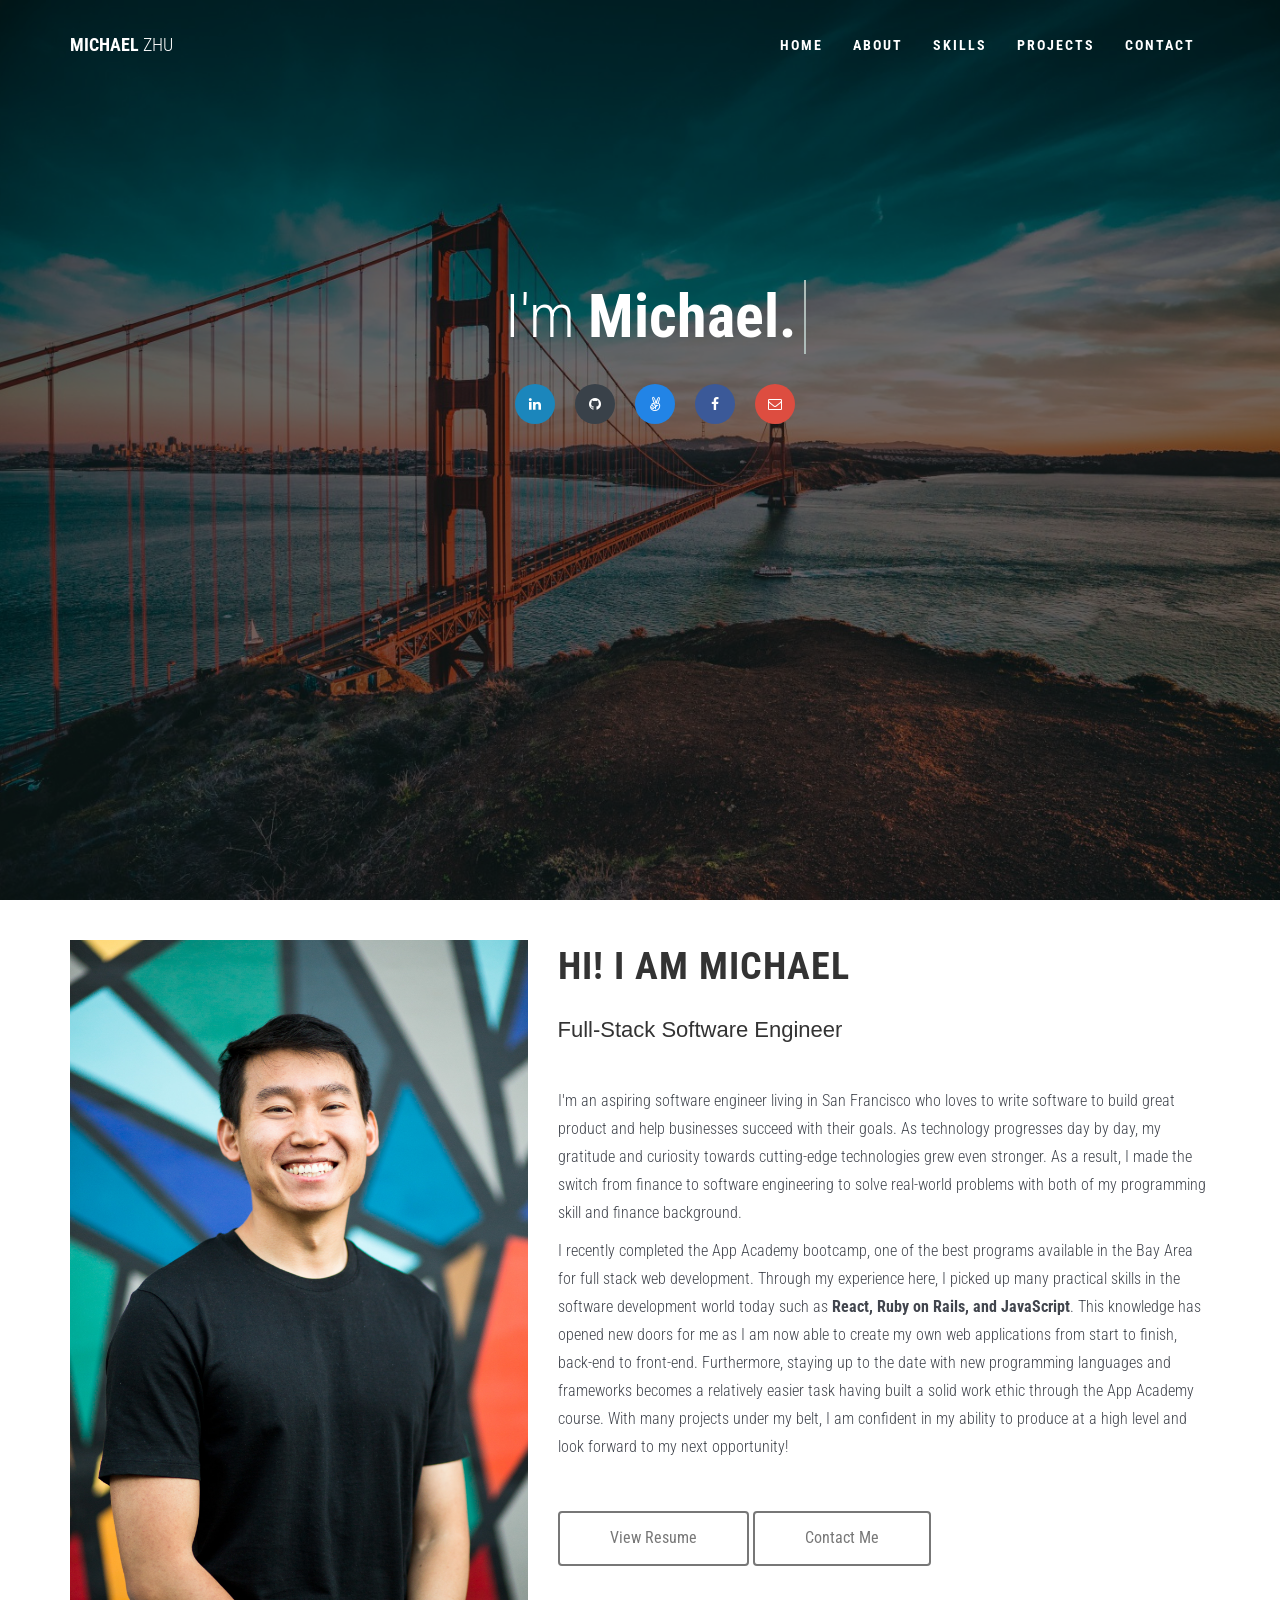
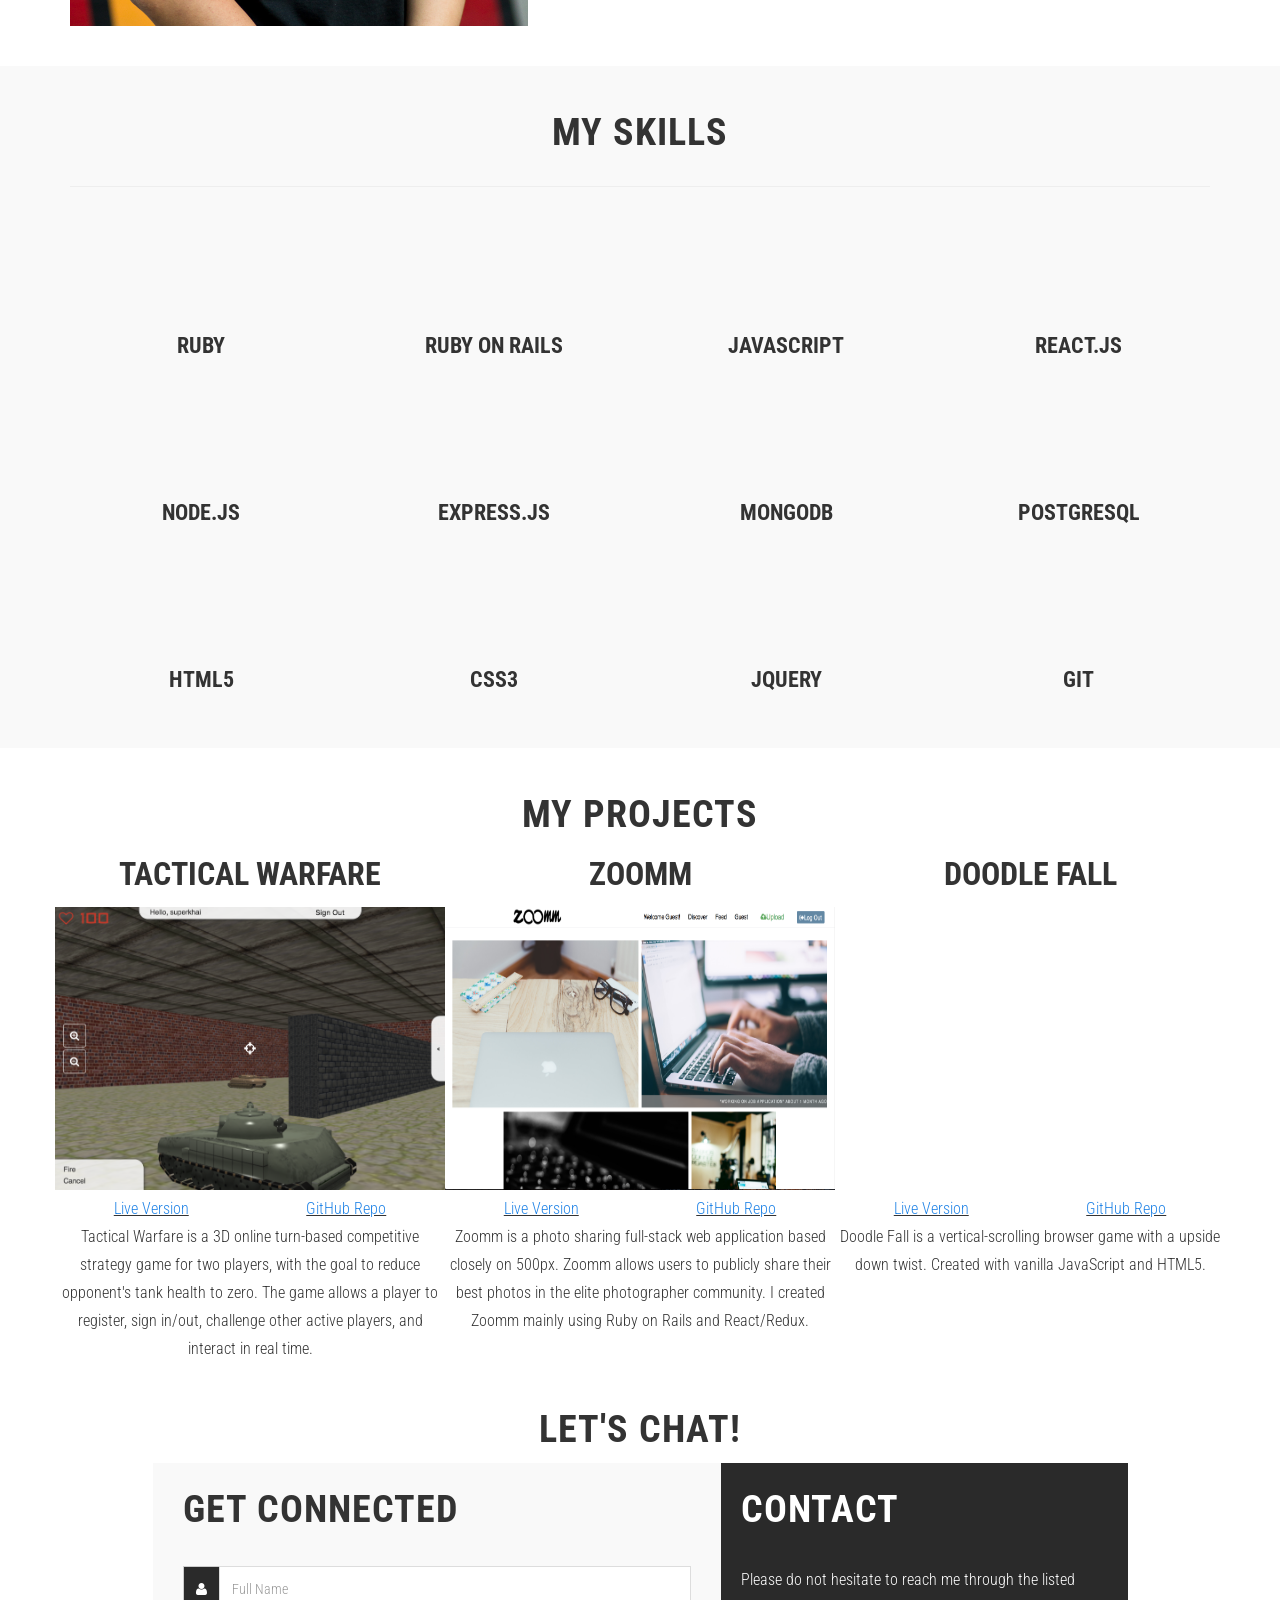
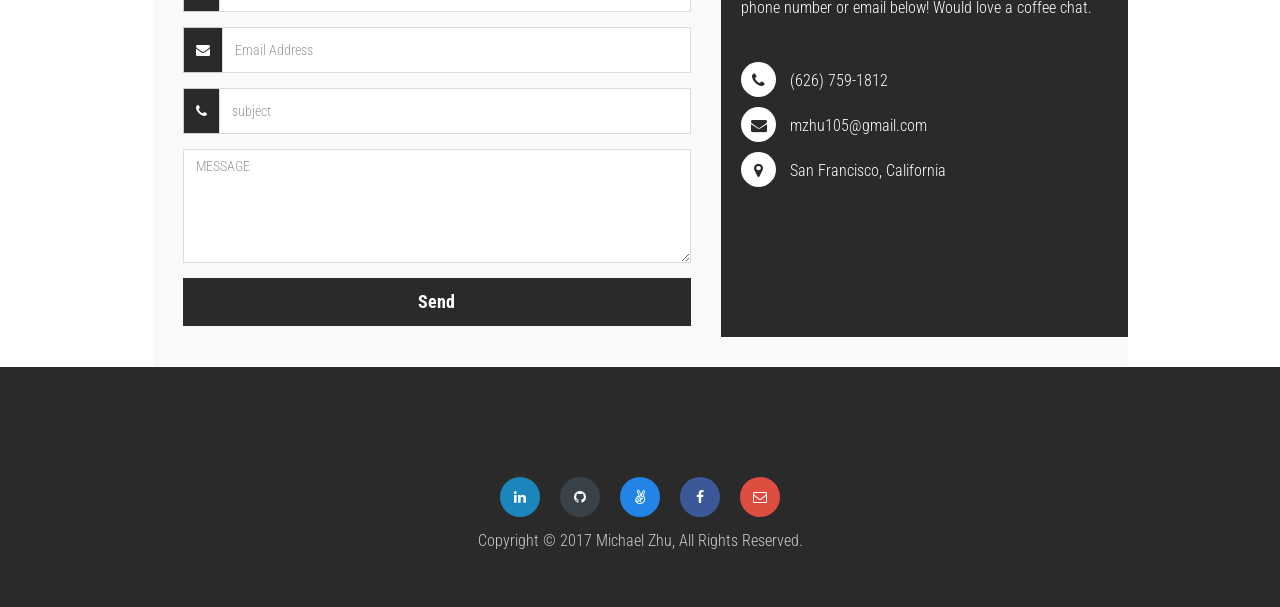
==== index.html @ 126f0660 "Add slide in when scrolled down for skills" ====
<!doctype html>
<html class="no-js" lang="en">
    <head>
        <!-- ==============================================
        Title and basic Meta Tags
        =============================================== -->
        <meta charset="utf-8">
        <meta http-equiv="x-ua-compatible" content="ie=edge">
        <title>Michael Zhu</title>
        <meta name="description" content="personal portfolio landing template">

        <!-- ==============================================
        Mobile Metas
        =============================================== -->
        <meta name="viewport" content="width=device-width, initial-scale=1">

        <!-- ==============================================
        Favicons
        =============================================== -->
        <link rel="shortcut icon" href="images/personal/m_logo.png">
        <link rel="apple-touch-icon" href="images/apple-touch-icon.png">
        <link rel="apple-touch-icon" sizes="72x72" href="images/apple-touch-icon-72x72.png">
        <link rel="apple-touch-icon" sizes="114x114" href="images/apple-touch-icon-114x114.png">

        <!-- ==============================================
        Fonts
        =============================================== -->
        <link href='http://fonts.googleapis.com/css?family=Source+Sans+Pro%7cPT+Sans:300,400,600' rel='stylesheet' type='text/css'>

        <!-- ==============================================
        CSS
        =============================================== -->

        <link rel="stylesheet" href="css/normalize.css">
        <link rel="stylesheet" href="assets/css/bootstrap.min.css">
        <link rel="stylesheet" href="assets/css/bootstrap-modal-carousel.css">
        <link rel="stylesheet" href="css/animate.css">
        <link rel="stylesheet" href="css/magnific-popup.css">
        <link rel="stylesheet" href="css/type.css">
        <link rel="stylesheet" href="css/font-awesome.min.css">
        <link rel="stylesheet" href="css/style.css">
        <link rel="stylesheet" href="css/responsive.css">

        <!-- ==============================================
        JS
        =============================================== -->
        <script src="js/vendor/modernizr-2.8.3.min.js"></script>

        <!-- devicon -->
        <link rel="stylesheet" href="https://cdn.rawgit.com/konpa/devicon/df6431e323547add1b4cf45992913f15286456d3/devicon.min.css">

        <!-- google analytics -->
        <!-- Global site tag (gtag.js) - Google Analytics -->
        <script async src="https://www.googletagmanager.com/gtag/js?id=UA-108422662-1"></script>
        <script>
          window.dataLayer = window.dataLayer || [];
          function gtag(){dataLayer.push(arguments);}
          gtag('js', new Date());

          gtag('config', 'UA-108422662-1');
        </script>
    </head>
    <body id="page-top" data-spy="scroll" data-target=".navbar-fixed-top">
        <!--[if lt IE 8]>
            <p class="browserupgrade">You are using an <strong>outdated</strong> browser. Please <a href="http://browsehappy.com/">upgrade your browser</a> to improve your experience.</p>
        <![endif]-->


    <nav class="navbar navbar-default navbar-fixed-top">
    <!-- Container -->
        <div class="container">
            <!-- Logo and stick navbar -->
            <div class="navbar-header">
                <button type="button" class="navbar-toggle" data-toggle="collapse" data-target=".navbar-ex1-collapse">
                    <span class="sr-only">Toggle navigation</span>
                    <span class="icon-bar"></span>
                    <span class="icon-bar"></span>
                    <span class="icon-bar"></span>
                </button>
                <!-- Logo -->
                 <a class="navbar-brand" href="#page-top">
                   <!-- <img src="images/logo.png" class="img-responsive" alt="logo" /> -->
                    <div class="logo-title"><strong>MICHAEL</strong> ZHU</div>
                </a>

                <!-- Logo end -->
            </div>

            <!-- Navigation links -->
            <div class="collapse navbar-collapse navbar-ex1-collapse navbar-right">
                <ul class="nav navbar-nav">
                    <li class="active"><a href="#section-home" class="page-scroll">Home</a></li>
                    <li><a class="page-scroll" href="#section-about">About</a></li>
                    <li><a class="page-scroll" href="#section-services">Skills</a></li>
                    <li><a class="page-scroll" href="#work">Projects</a></li>
                    <!-- <li><a class="page-scroll" href="#section-blog">Blog</a></li> -->


                    <li><a class="page-scroll" href="#section-contact">Contact</a></li>
                </ul>
            </div><!-- End navigation links -->
        </div>
        <!-- End container -->
    </nav>

    <!-- section -banner -->
    <div id="section-home" class="section-intro">
        <div class="background-overlay grey"></div>
        <div class="container">
            <div class="row">
                <div class="col-md-12">
                    <div class="intro-caption">
                        <!-- type headline start-->
                        <h1 class="cd-headline clip is-full-width">
                            <span>I'm </span>
                            <span class="cd-words-wrapper">
                                <b class="is-visible">Michael.</b>
                                <b>a Software Engineer.</b>
                                <b>a Curious Thinker.</b>
                                <b>a Tech Enthusiast.</b>
                                <b>a NBA fan.</b>
                            </span>
                        </h1>
                        <!-- type headline end -->
                        <!-- header social icon start -->
                        <ul class="list-inline nipp-social-icon">
                            <li><a href="https://www.linkedin.com/in/michael-zhu/"><i class="fa fa-linkedin" aria-hidden="true"></i></a></li>
                            <li><a href="https://github.com/michaelzhu1"><i class="fa fa-github" aria-hidden="true"></i></a></li>
                            <li><a href="https://angel.co/michael-zhu-7"><i class="fa fa-angellist" aria-hidden="true"></i></a></li>
                            <li><a href="https://www.facebook.com/michael.zhu.9"><i class="fa fa-facebook" aria-hidden="true"></i></a></li>
                            <li><a href="mailto:mzhu105@gmail.com"><i class="fa fa-envelope-o" aria-hidden="true"></i></a></li>
                        </ul>
                        <!-- header media icon end -->
                    </div>
                </div>
            </div>
            <!-- row end -->
        </div>
        <!-- container end -->
    </div>
    <!-- section banner end -->

    <!-- section about start -->
    <section id="section-about" class="section-padding">
        <div class="container">
            <div class="row">
              <div class="col-md-5 visible-md visible-lg">
                  <div class="profile">
                      <img src="images/personal/michael-1.jpg" alt="profile img" class="img-responsive">
                  </div>
              </div>
                <div class="col-md-7 col-sm-8 col-xs-12">
                    <div class="about-wrap">
                        <h2>Hi! I am Michael</h2>
                        <h4>Full-Stack Software Engineer</h4>
                        <p>I'm an aspiring software engineer living in San Francisco who loves to write software to build great product and help businesses succeed with their goals. As technology progresses day by day, my gratitude and curiosity towards cutting-edge technologies grew even stronger. As a result, I made the switch from finance to software engineering to solve real-world problems with both of my programming skill and finance background.</p>
                        <p>I recently completed the App Academy bootcamp, one of the best programs available in the Bay Area for full stack web development. Through my experience here, I picked up many practical skills in the software development world today such as <strong>React, Ruby on Rails, and JavaScript</strong>. This knowledge has opened new doors for me as I am now able to create my own web applications from start to finish, back-end to front-end. Furthermore, staying up to the date with new programming languages and frameworks becomes a relatively easier task having built a solid work ethic through the App Academy course. With many projects under my belt, I am confident in my ability to produce at a high level and look forward to my next opportunity!</p>
                        <a href="./images/personal/MichaelZhu_Resume_Nov.pdf" class="btn btn-black" target="_blank">View Resume</a>
                        <a href="#section-contact" class="btn btn-black">Contact Me</a>
                    </div>
                </div>
                <!--profile photo used to be here -->
            </div>
            <!--  row  end -->
        </div>
        <!--  container end -->
    </section>
    <!-- section about end -->

    <!--  section services start -->
    <section id="section-services" class="section-padding">
        <div class="container skills-sec">
            <div class="row">
                <div class="col-md-12">
                    <div class="section-heading">
                        <h2>My Skills</h2>
                    </div>
                </div>
            </div>
            <!--  row end -->

            <hr class="small">
            <div class="row">

                <div class="col-md-3 col-sm-6 outer-skill">
                    <div class="service-item align-left slide-in">
                        <span class="fa-stack fa-5x">
                            <i class="devicon-ruby-plain-wordmark colored"></i>
                        </span>
                        <h4>
                            <strong>Ruby</strong>
                        </h4>
                    </div>
                </div>

                <div class="col-md-3 col-sm-6 outer-skill">
                    <div class="service-item align-left slide-in">
                        <span class="fa-stack fa-5x">
                            <i class="devicon-rails-plain-wordmark colored"></i>
                        </span>
                        <h4>
                            <strong>Ruby on Rails</strong>
                        </h4>
                    </div>
                </div>

                <div class="col-md-3 col-sm-6 outer-skill">
                    <div class="service-item align-right slide-in">
                        <span class="fa-stack fa-5x">
                            <i class="devicon-javascript-plain colored"></i>
                        </span>
                        <h4>
                            <strong>JavaScript</strong>
                        </h4>
                    </div>
                </div>

                <div class="col-md-3 col-sm-6 outer-skill">
                    <div class="service-item align-right slide-in">
                        <span class="fa-stack fa-5x">
                            <i class="devicon-react-original-wordmark colored"></i>
                        </span>
                        <h4>
                            <strong>React.js</strong>
                        </h4>
                    </div>
                </div>

                <div class="col-md-3 col-sm-6 outer-skill">
                    <div class="service-item align-left slide-in">
                        <span class="fa-stack fa-5x">
                            <i class="devicon-nodejs-plain-wordmark colored"></i>
                        </span>
                        <h4>
                            <strong>Node.js</strong>
                        </h4>
                    </div>
                </div>

                <div class="col-md-3 col-sm-6 outer-skill">
                    <div class="service-item align-left slide-in">
                        <span class="fa-stack fa-5x">
                            <i class="devicon-express-original-wordmark colored"></i>
                        </span>
                        <h4>
                            <strong>Express.js</strong>
                        </h4>
                    </div>
                </div>

                <div class="col-md-3 col-sm-6 outer-skill">
                    <div class="service-item align-right slide-in">
                        <span class="fa-stack fa-5x">
                            <i class="devicon-mongodb-plain-wordmark colored"></i>
                        </span>
                        <h4>
                            <strong>MongoDB</strong>
                        </h4>
                    </div>
                </div>

                <div class="col-md-3 col-sm-6 outer-skill">
                  <div class="service-item align-right slide-in">
                    <span class="fa-stack fa-5x">
                      <i class="devicon-postgresql-plain-wordmark colored"></i>
                    </span>
                    <h4>
                      <strong>Postgresql</strong>
                    </h4>
                  </div>
                </div>
                <div class="col-md-3 col-sm-6 outer-skill">
                    <div class="service-item align-left slide-in">
                        <span class="fa-stack fa-5x">
                            <i class="devicon-html5-plain-wordmark colored"></i>
                        </span>
                        <h4>
                            <strong>HTML5</strong>
                        </h4>
                    </div>
                </div>

                <div class="col-md-3 col-sm-6 outer-skill">
                    <div class="service-item align-left slide-in">
                        <span class="fa-stack fa-5x">
                          <i class="devicon-css3-plain-wordmark colored"></i>
                        </span>
                        <h4>
                            <strong>CSS3</strong>
                        </h4>
                    </div>
                </div>

                <div class="col-md-3 col-sm-6 outer-skill">
                  <div class="service-item align-right slide-in">
                    <span class="fa-stack fa-5x">
                      <i class="devicon-jquery-plain-wordmark colored"></i>
                    </span>
                    <h4>
                      <strong>jQuery</strong>
                    </h4>
                  </div>
                </div>

                <div class="col-md-3 col-sm-6 outer-skill">
                    <div class="service-item align-right slide-in">
                        <span class="fa-stack fa-5x">
                            <i class="devicon-git-plain-wordmark colored"></i>
                        </span>
                        <h4>
                            <strong>Git</strong>
                        </h4>
                    </div>
                </div>



            </div>
            <!-- /.row (nested) -->
            </div>

            <!-- <div class="row">
                <div class="col-md-3 col-sm-6">
                    <div class="service-box active"> <i class="fa fa-wordpress" aria-hidden="true"></i>
                        <h4>WordPress</h4>
                        <p>Generators on the Internet tend to repeat predefined</p>
                    </div>
                </div>
                <div class="col-md-3 col-sm-6">
                    <div class="service-box"> <i class="fa fa-mobile" aria-hidden="true"></i>
                        <h4>Mobile app</h4>
                        <p>Generators on the Internet tend to repeat predefined </p>
                    </div>
                </div>
                <div class="col-md-3 col-sm-6">
                    <div class="service-box"> <i class="fa fa-code" aria-hidden="true"></i>
                        <h4>psd to html</h4>
                        <p>Generators on the Internet tend to repeat predefined </p>
                    </div>
                </div>
                <div class="col-md-3 col-sm-6">
                    <div class="service-box"> <i class="fa fa-laptop" aria-hidden="true"></i>
                        <h4>customization</h4>
                        <p>Generators on the Internet tend to repeat predefined</p>
                    </div>
                </div>
            </div> -->
            <!--  row end -->
        </div>
        <!--  container end -->
    </section>
    <!--  section services end -->

     <!-- start portfolio area -->
     <section id="work" class="work section-padding">
         <div class="container">
             <!-- <div class="row"> -->
                 <!-- <div class="col-sm-12"> -->
                     <div class="section-heading">
                         <h2>My Projects</h2>
                     </div>
                 <!-- </div> -->
             <!-- </div> -->
             <!-- <div class="row">
                 <ul class="work">
                     <li class="filter" data-filter="all">all</li>
                     <li class="filter" data-filter=".web">webdesign</li>
                     <li class="filter" data-filter=".graphics">Graphics</li>
                     <li class="filter" data-filter=".development">development</li>
                     <li class="filter" data-filter=".photography">photography</li>
                 </ul>
             </div> -->
             <div class="work-inner">
                 <div class="row work-posts">
                     <!-- single work area-->
                     <div class="col-md-4 col-sm-4 mix web graphics">
                       <h3 class="project-title">Tactical Warfare</h3>
                         <div class="item">
                             <a href="images/personal/tactical_warfare.png" class="work-popup">
                                 <img src="images/personal/tactical_warfare.png" alt="">
                                 <div class="portfolio-caption">
                                     <h4>Tactical Warfare<br />JavaScript ● Babylon.js ● Socket.io <br />● Node.js ● Express.js ● MongoDB</h4>
                                 </div>
                             </a>
                         </div>
                         <div class="project-link">
                         <a href="https://tactical-warfare.herokuapp.com/" >Live Version</a>
                         <a href="https://github.com/khaivubui/tactical_warfare" >GitHub Repo</a>
                        </div>
                        <div class="project-description">
                          Tactical Warfare is a 3D online turn-based competitive strategy game for two players, with the goal to reduce opponent's tank health to zero. The game allows a player to register, sign in/out, challenge other active players, and interact in real time.
                        </div>
                     </div>
                     <!-- end single work area -->
                     <!-- single work area -->
                     <div class="col-md-4 col-sm-4 mix photography graphics">
                       <h3 class="project-title">Zoomm</h3>
                         <div class="item">
                             <a href="images/personal/zoomm_screenshot.png" class="work-popup">
                                 <img src="images/personal/zoomm_screenshot.png" alt="">
                                 <div class="portfolio-caption">
                                     <h4>Zoomm<br />JavaScript ● Ruby on Rails ● React-Redux ● jQuery <br />● Webpack ● PostgreSQL ● Cloudinary</h4>
                                 </div>
                             </a>
                         </div>
                         <div class="project-link">
                           <a href="https://zoomm.herokuapp.com/" >Live Version</a>
                           <a href="https://github.com/michaelzhu1/Zoomm" >GitHub Repo</a>
                         </div>
                         <div class="project-description">
                         Zoomm is a photo sharing full-stack web application based closely on 500px. Zoomm allows users to publicly share their best photos in the elite photographer community. I created Zoomm mainly using Ruby on Rails and React/Redux.
                       </div>
                     </div>
                     <!-- end single work area -->
                     <!-- single work area -->
                     <div class="col-md-4 col-sm-4 mix web photography">
                       <h3 class="project-title">Doodle Fall</h3>
                         <div class="item">
                             <a href="images/personal/doodle_jump.gif" class="work-popup">
                                 <img src="images/personal/doodle_jump.gif" alt="">
                                 <div class="portfolio-caption">
                                     <h4>Doodle Fall<br />JavaScript ● HTML5 ● CSS</h4>
                                 </div>
                             </a>
                         </div>
                         <div class="project-link">
                         <a href="https://doodlefall.herokuapp.com/" >Live Version</a>
                         <a href="https://github.com/michaelzhu1/DoodleFall" >GitHub Repo</a>
                       </div>
                       <div class="project-description">
                         Doodle Fall is a vertical-scrolling browser game with a upside down twist. Created with vanilla JavaScript and HTML5.
                       </div>
                     </div>
                    <!-- end single work area-->
                    <!-- single work area -->
                    <!-- <div class="col-md-4 col-sm-4 mix development graphics">
                        <div class="item">
                            <a href="images/portfolio/1.jpg" class="work-popup">
                                <img src="images/portfolio/1.jpg" alt="">
                                <div class="portfolio-caption">
                                    <h4>Graphics</h4>
                                </div>
                            </a>
                        </div>
                    </div> -->
                    <!-- end single work area -->
                    <!-- single work area -->
                    <!-- <div class="col-md-4 col-sm-4 mix development web">
                        <div class="item">
                            <a href="images/portfolio/1.jpg" class="work-popup">
                                <img src="images/portfolio/1.jpg" alt="">
                                <div class="portfolio-caption">
                                    <h4>logo design</h4>
                                </div>
                            </a>
                        </div>
                    </div> -->
                    <!-- end single work area -->
                    <!-- single work area -->
                    <!-- <div class="col-md-4 col-sm-4 mix webdesign development photography">
                        <div class="item">
                            <a href="images/portfolio/1.jpg" class="work-popup">
                                <img src="images/portfolio/1.jpg" alt="">
                                <div class="portfolio-caption">
                                    <h4>web development</h4>
                                </div>
                            </a>
                        </div>
                    </div> -->
                    <!-- end single work area -->
                </div>
            </div>
        </div>
    </section>
    <!-- / end start work area -->

    <!-- section blog start -->
    <!-- <section id="section-blog" class="section-padding">
        <div class="container">
            <div class="row">
                <div class="col-md-12">
                    <div class="feature-heading text-center">
                        <h2>Latest Blog Post</h2>
                    </div>
                </div>
                <div class="col-md-12 col-sm-12">
                    <div class="feature-wrap">
                        <div class="row"> -->
                        <!-- blog one -->
                            <!-- <div class="col-md-4 col-sm-12 col-xm-12">

                                <div class="latest-b-post">
                                    <div class="latest-b-image">
                                        <img src="images/blog-image/1.jpg" class="img-responsive" alt="blog-image">
                                    </div> -->
                                    <!-- blog-headline -->
                                    <!-- <div class="blog-headline">
                                        <a href="single-post.html"><h4>Various versions have evolved</h4></a>
                                    </div> -->
                                    <!-- blog-content -->
                                    <!-- <div class="blog-content">
                                        <span class="blog-info"><a href="#" class="blog-info">Posted by - Nipp</a> - <i class="fa fa-calendar" aria-hidden="true"></i> 2 February 2017 </span>
                                        <p>It uses a dictionary of over Latin words, combined with a handful of model sentence structures.</p>
                                    </div> -->
                                    <!-- blog-category -->
                                    <!-- <div class="blog-category">
                                        <a href="#">Wordpress</a>
                                        <span>&nbsp;&nbsp; | &nbsp;&nbsp; </span>
                                        <a href="#"><i class="fa fa-heart" aria-hidden="true"></i> &nbsp;7</a>
                                        <span>&nbsp;&nbsp; |&nbsp;&nbsp; </span>
                                        <a href="#"><i class="fa fa-comments-o" aria-hidden="true"></i> &nbsp;12</a>
                                        <span>&nbsp;&nbsp; | &nbsp;&nbsp;</span>
                                        <a href="#"><i class="fa fa-eye" aria-hidden="true"></i> &nbsp; 21</a>
                                    </div>

                                </div>

                            </div> -->
                            <!-- blog two -->
                            <!-- <div class="col-md-4 col-sm-12 col-xm-12 blog-color">
                                <div class="latest-b-post">
                                    <div class="latest-b-image">
                                        <img src="images/blog-image/1.jpg" class="img-responsive" alt="blog-image"> -->
                                    <!-- </div> -->
                                    <!-- blog-headline -->
                                    <!-- <div class="blog-headline">
                                        <a href="single-post.html"><h4>Various versions have evolved</h4></a>
                                    </div> -->
                                    <!-- blog-content -->
                                    <!-- <div class="blog-content">
                                        <span class="blog-info"><a href="#" class="blog-info">Posted by - Nipp</a> - <i class="fa fa-calendar" aria-hidden="true"></i> 3 February 2017 </span>
                                        <p>It uses a dictionary of over Latin words, combined with a handful of model sentence structures.</p>
                                    </div> -->
                                    <!-- blog-category -->
                                    <!-- <div class="blog-category">
                                        <a href="#">Wordpress</a>
                                        <span>&nbsp;&nbsp; | &nbsp;&nbsp; </span>
                                        <a href="#"><i class="fa fa-heart" aria-hidden="true"></i> &nbsp;7</a>
                                        <span>&nbsp;&nbsp; |&nbsp;&nbsp; </span>
                                        <a href="#"><i class="fa fa-comments-o" aria-hidden="true"></i> &nbsp;12</a>
                                        <span>&nbsp;&nbsp; | &nbsp;&nbsp;</span>
                                        <a href="#"><i class="fa fa-eye" aria-hidden="true"></i> &nbsp; 21</a>
                                    </div>

                                </div>
                            </div> -->
                            <!-- blog three -->
                            <!-- <div class="col-md-4 col-sm-12 col-xm-12 blog-color">
                                <div class="latest-b-post">
                                    <div class="latest-b-image">
                                        <img src="images/blog-image/1.jpg" class="img-responsive" alt="blog-image">
                                    </div> -->
                                    <!-- blog-headline -->
                                    <!-- <div class="blog-headline">
                                        <a href="single-post.html"><h4>Various versions have evolved</h4></a>
                                    </div> -->
                                    <!-- blog-content -->
                                    <!-- <div class="blog-content">
                                        <span class="blog-info"><a href="#" class="blog-info">Posted by - Nipp</a> - <i class="fa fa-calendar" aria-hidden="true"></i> 4 February 2017 </span>
                                        <p>It uses a dictionary of over Latin words, combined with a handful of model sentence structures.</p>
                                    </div> -->
                                    <!-- blog-category -->
                                    <!-- <div class="blog-category">
                                        <a href="#">Wordpress</a>
                                        <span>&nbsp;&nbsp; | &nbsp;&nbsp; </span>
                                        <a href="#"><i class="fa fa-heart" aria-hidden="true"></i> &nbsp;7</a>
                                        <span>&nbsp;&nbsp; |&nbsp;&nbsp; </span>
                                        <a href="#"><i class="fa fa-comments-o" aria-hidden="true"></i> &nbsp;12</a>
                                        <span>&nbsp;&nbsp; | &nbsp;&nbsp;</span>
                                        <a href="#"><i class="fa fa-eye" aria-hidden="true"></i> &nbsp; 21</a>
                                    </div>

                                </div>
                            </div>
                        </div>
                    </div> -->
                    <!--  feature wrap end -->
                <!-- </div> -->
                <!--  col end -->
            <!-- </div> -->
            <!-- row end -->
        <!-- </div> -->
        <!-- container end -->
    <!-- </section> -->
    <!-- section features end -->

    <!-- Section testimonial start -->
    <!-- <section id="section-testimonial" class="parallax1">
        <div class="background-overlay black"></div>
        <div class="container">
            <div class="row">
                <div class="col-md-12">
                    <div class="carousel slide" id="testimonial-carousel">
                        <div class="carousel-inner">
                            <div class="item "> <i class="fa fa-user"></i>
                                <h4>People love us</h4>
                                <p>Mauris blandit aliquet elit, eget tincidunt nibh pulvinar a. Pellentesque in ipsum id orci porta dapibus. Nulla porttitor accumsan tincidunt. Donec rutrum congue leo eget malesuada. </p> -->
                                <!-- <h5> - <strong>Adams</strong></h5> </div> -->
                            <!-- item end -->
                            <!-- <div class="item active"> <i class="fa fa-user"></i>
                                <h4>People love us</h4>
                                <p>Mauris blandit aliquet elit, eget tincidunt nibh pulvinar a. Pellentesque in ipsum id orci porta dapibus. Nulla porttitor accumsan tincidunt. Donec rutrum congue leo eget malesuada. </p>
                                <h5> - <strong>David Kraus</strong></h5> </div> -->
                            <!-- item end -->
                            <!-- <div class="item"> <i class="fa fa-user"></i>
                                <h4>People love us</h4>
                                <p>Mauris blandit aliquet elit, eget tincidunt nibh pulvinar a. Pellentesque in ipsum id orci porta dapibus. Nulla porttitor accumsan tincidunt. Donec rutrum congue leo eget malesuada. </p>
                                <h5> - <strong>Ricky Martin</strong></h5> </div> -->
                            <!-- item end -->
                        <!-- </div> -->
                        <!-- caorusel inner end -->
                        <!-- Indicators -->
                        <!-- <ol class="carousel-indicators">
                            <li data-target="#testimonial-carousel" data-slide-to="0"></li>
                            <li data-target="#testimonial-carousel" data-slide-to="1" class="active"></li>
                            <li data-target="#testimonial-carousel" data-slide-to="2"> </li>
                        </ol>
                    </div> -->
                    <!-- caorusel slide end -->
                <!-- </div>
            </div> -->
            <!-- Row end -->
        <!-- </div> -->
        <!-- container end -->
    <!-- </section> -->
    <!-- section testimonial end -->

    <!-- section contact start -->
    <section id="section-contact" class="section-contact">
        <div class="container">
            <div class="row">
                <div class="col-md-12">
                    <div class="section-heading contact-heading">
                        <h2 class="text-center">Let's Chat!</h2>
                    </div>
                </div>
                <div class="col-md-10 col-md-offset-1 henry-contact-form">
                    <div class="henry-contact-form">
                        <div class="col-md-7 henry-form">
                            <div class="henry-form-area">
                                <div class="henry-form">
                                    <h2>Get Connected</h2>
                                </div>

                                <form action="http://formspree.io/mzhu105@gmail.com" method="POST" class="form-padding">
                                    <div class="input-group form-group">
                                        <span class="input-group-addon"><i class="fa fa-user"></i></span>
                                        <input type="text" name="name"  class="form-control" required="required" placeholder="Full Name">
                                    </div>
                                    <div class="input-group form-group">
                                        <span class="input-group-addon"><i class="fa fa-envelope"></i></span>
                                        <input type="text" name="email"  class="form-control" required="required" placeholder="Email Address">
                                    </div>
                                    <div class="input-group form-group">
                                        <span class="input-group-addon"><i class="fa fa-phone"></i></span>
                                        <input type="text" name="subject"  class="form-control" required="required" placeholder="subject">
                                    </div>
                                    <div class="form-group">
                                        <textarea id="message" name="message" cols="30" rows="5" class="textarea-block form-control" placeholder="MESSAGE" required="required"></textarea>
                                    </div>
                                    <button type="submit" class="btn btn-primary btn-lg btn-block">Send</button>
                                </form>
                            </div>
                        </div>
                        <div class="col-md-5 henry-address">
                            <div class="henry-address">
                                <h2>Contact</h2>
                                <p>Please do not hesitate to reach me through the listed phone number or email below! Would love a coffee chat.</p>
                            </div>
                            <div class="calling-address">
                                <i class="fa fa-phone henry-phone"></i> <span> (626) 759-1812</span> <br>
                                <i class="fa fa-envelope henry-phone"></i> <span> mzhu105@gmail.com</span> <br>
                                <i class="fa fa-map-marker henry-phone"></i> <span> San Francisco, California</span>
                            </div>
                        </div>
                    </div>
                </div>
            </div>
        </div>
    </section>
    <!-- section contact end -->

    <!-- section footer start -->
    <footer id="section-footer">
        <div class="container">
            <div class="row">
                <div class="col-md-12">
                    <div class="footer-link text-center">
                    <!-- footer social media -->
                        <ul class="list-inline nipp-social-icon">
                          <li><a href="https://www.linkedin.com/in/michael-zhu/"><i class="fa fa-linkedin" aria-hidden="true"></i></a></li>
                          <li><a href="https://github.com/michaelzhu1"><i class="fa fa-github" aria-hidden="true"></i></a></li>
                          <li><a href="https://angel.co/michael-zhu-7"><i class="fa fa-angellist" aria-hidden="true"></i></a></li>
                          <li><a href="https://www.facebook.com/michael.zhu.9"><i class="fa fa-facebook" aria-hidden="true"></i></a></li>
                          <li><a href="mailto:mzhu105@gmail.com"><i class="fa fa-envelope-o" aria-hidden="true"></i></a></li>

                        </ul>
                        <p class="copy">copyright &copy; <span>2017 Michael Zhu, All rights Reserved. </span></p>
                    </div>
                </div>
            </div>
        </div>
        <!-- container end -->
    </footer>
    <!-- section footer end -->




       <!-- ==============================================
        JS
        =============================================== -->

        <script src="js/vendor/jquery-1.12.0.min.js"></script>
        <script src="js/vendor/modernizr-2.8.3.min.js"></script>
        <script src="js/jquery.easing.min.js"></script>
        <script src="js/jquery.magnific-popup.min.js"></script>
        <script type="text/javascript" src="js/type-headline.js"></script>
        <script src="js/jquery.waypoints.min.js"></script>
        <script src="js/mixitup.min.js"></script>
        <script src="js/wow.min.js"></script>
        <script src="assets/js/bootstrap.min.js"></script>
        <script src="js/script.js"></script>
        <script>
        function checkSlide(e) {
          sliderSkills.forEach(skill => {
            const bottomScrollY = window.scrollY + window.innerHeight;
            const slideInAt = bottomScrollY - 200;
            // console.log("slideIn",slideInAt);
            // console.log(skill.getBoundingClientRect().top);
            const skillBottom = skill.getBoundingClientRect().top + 157;
            // console.log("skillBottom",skillBottom);
            const isHalfShown = slideInAt > skill.getBoundingClientRect().top;
            // console.log(isHalfShown);
            const isNotScrolledPast = window.scrollY < skillBottom;
            if (isHalfShown && isNotScrolledPast) {
              skill.classList.remove('active');
            } else {
              skill.classList.add('active');
            }
          })
        }
        const sliderSkills = document.querySelectorAll('.service-item');
        window.addEventListener('scroll', checkSlide)
        </script>
    </body>
</html>
---- css/type.css ----
.cd-intro {
  margin: 4em auto;
}
@media only screen and (min-width: 768px) {
  .cd-intro {
    margin: 5em auto;
  }
}
@media only screen and (min-width: 1170px) {
  .cd-intro {
    margin: 6em auto;
  }
}

.cd-headline {
  font-size: 3rem;
  line-height: 1.2;
}
@media only screen and (min-width: 768px) {
  .cd-headline {
    font-size: 4.4rem;
    font-weight: 300;
  }
}
@media only screen and (min-width: 1170px) {
  .cd-headline {
    font-size: 6rem;
  }
}

.cd-words-wrapper {
  display: inline-block;
  position: relative;
  text-align: left;
}
.cd-words-wrapper b {
  display: inline-block;
  position: absolute;
  white-space: nowrap;
  left: 0;
  top: 0;
}
.cd-words-wrapper b.is-visible {
  position: relative;
}
.no-js .cd-words-wrapper b {
  opacity: 0;
}
.no-js .cd-words-wrapper b.is-visible {
  opacity: 1;
}



/* -------------------------------- 

xclip 

-------------------------------- */
.cd-headline.clip span {
  display: inline-block;
  padding: .2em 0;
}
.cd-headline.clip .cd-words-wrapper {
  overflow: hidden;
  vertical-align: top;
}
.cd-headline.clip .cd-words-wrapper::after {
  /* line */
  content: '';
  position: absolute;
  top: 0;
  right: 0;
  width: 2px;
  height: 100%;
  background-color: #aebcb9;
}
.cd-headline.clip b {
  opacity: 0;
}
.cd-headline.clip b.is-visible {
  opacity: 1;
}
---- css/style.css ----
/*
    Template Name: Nipp - personal portfolio template
    Author:
    Author URI:
    Description: A personal portfolio landing page template
    Version: 1.0
*/


/*
==================================================
   CSS Table Content
==================================================

1.  General styles
    - Fonts
    - Link style
    - Heading
    - Background color
    - Default button cutomization

2.  Navbar & Slider
3.  Slider section
4.  About section
5.  Service section
6.  Portfolio section
7.  Blog section
8.  Testimonial section
9.  Contact section


*/

/*==============================================
  1. General style
===============================================*/

/*=============================================
    - Font faces - Google fonts
===============================================*/
@import url('https://fonts.googleapis.com/css?family=Roboto+Condensed:300,400,700|Roboto:400,500,700');

html {
    width: 100%;
    height: 100%;
}

body {
    height: 100%;
    background: #FFFFFF;
    font-family: 'Roboto Condensed', sans-serif;
    font-size: 16px;
    font-weight: 300;
    line-height: 28px;
    width: 100%;
    overflow-x: hidden !important;
    margin: auto !important;
}


/*=============================================
    - Link style
===============================================*/

a {
    cursor: pointer;
    text-decoration: none;
    color: #fff;
    transition: all 0.25s ease 0s;
    -moz-transition: all 0.25s ease 0s;
    -webkit-transition: all 0.25s ease 0s;
    -o-transition: all 0.25s ease 0s;
}

a:hover {
    color: #cccccc;
    opacity: 0.9;
    text-decoration: none;
    transition: all 0.25s ease 0s;
    -moz-transition: all 0.25s ease 0s;
    -webkit-transition: all 0.25s ease 0s;
    -o-transition: all 0.25s ease 0s;
}

a:active {
    text-decoration: none;
    opacity: 0.9;
}

a:visited {
    text-decoration: none;
    opacity: 0.9;
}

a:focus{
  text-decoration: none;
  opacity: 0.9;
}


/*============================================
    - Heading
==============================================*/

h1 {
    font-size: 48px;
    line-height: 66px;
}

h2 {
    font-weight: 700;
    font-size: 38px;
    letter-spacing: 1px;
    line-height: 53px;
}

h3 {
    font-size: 32px;
    line-height: 46px;
    font-weight: 300;
}

h4 {
    font-size: 22px;
    line-height: 37px;
    font-weight: 400;
}

h5 {
    font-size: 18px;
    font-weight: 400;
}

h6 {
    font-size: 12px;
    font-family: 'Roboto Condensed', sans-serif;
    letter-spacing: 1px;
    font-weight: 500;
}

p { color: #41454d;
    font-size: 16px;
    font-weight: 300;
}

h1,h2,h3,h4,h5,h6 {
    color: #333;
    font-family: "Roboto Condensed",sans-serif;
    font-weight: 700;
    margin-bottom: 10px;
    margin-top: 0;
    text-transform: uppercase;
}

/*=============================================
    - Default Button Customization
===============================================*/

.btn-black {
    border: 2px solid #777;
    background: #fff;
    color: #777;
    font-size: 16px;
    margin-top: 40px;
    padding: 14px 50px;
}

.btn-black:hover {
    background: #111;
    color: #fff;
    border: 2px solid #111;
}


/*======================================================
     navigation
==========================================================*/


/*=============================================
    2. Navbar & Slider
===============================================*/

.background-overlay {
    position: absolute;
    content: "";
    top: 0px;
    left: 0px;
    right: 0px;
    bottom: 0px;
    height: 100%;
}

.background-overlay.black {
    position: absolute;
    background: rgba(0, 0, 0, 0.95);
}

.background-overlay.grey {
    background: rgba(0, 0, 0, 0.55);
    position: absolute;
}

.navbar-default {
    background: none;
    border: none;
    padding: 20px 0;
}

.navbar-default .navbar-nav > .active > a, .navbar-default .navbar-nav > .active > a:focus, .navbar-default .navbar-nav > .active > a:hover {
   background: none;
   color: #fff;
}

.navbar-default .navbar-nav > li > a {
    color: #fff;
    font-size: 14px;
    font-weight: normal;
    letter-spacing: 2px;
    text-transform: uppercase;
    font-weight: 700;
}

.navbar-default .navbar-nav > li > a:hover {
   color: #777;
}

.top-nav-collapse {
    background-color: #111;
}


.navbar-default.top-nav-collapse .nav li a {
  color: #777777;
  font-weight: 700;
}

.navbar-default.top-nav-collapse .nav li.active a {
  background-color: transparent;
  color: #cccccc !important;
}

.logo-title {
  color: white;
}
/*============================================
    SLIDER SECTION
===============================================*/

.section-padding {
    padding:40px 0px;
}

.section-intro{
    height: 100%;
    background: #222 url("../images/personal/banner3.jpg") no-repeat fixed 50% 50% / cover;
    padding: 0px;
    position: relative;
    overflow: hidden;
}

.intro-caption {
    width: 100%;
    text-align: center;
    position: absolute;
    color: #fff;
    padding-top: 250px;
}

.intro-caption h1 {
    font-size: 60px;
    color: #fff;
    line-height: 50px;
    margin: 30px 0px;
    text-transform: inherit;
}

.fa-facebook{
    background-color: #3b5998;
    border-radius: 32px;
    height: 40px;
    padding: 13px;
    text-align: center;
    width: 40px;
}
.fa-twitter{
    background-color: #1DA1F2;
    border-radius: 32px;
    height: 40px;
    padding: 13px;
    text-align: center;
    width: 40px;
}
.fa-envelope-o{
    background-color: #DD4D40;
    border-radius: 32px;
    height: 40px;
    padding: 13px;
    text-align: center;
    width: 40px;
}
.fa-linkedin{
    background-color: #1B86BC;
    border-radius: 32px;
    height: 40px;
    padding: 13px;
    text-align: center;
    width: 40px;
}
.fa-angellist{
    background-color: #2284E6;
    border-radius: 32px;
    height: 40px;
    padding: 13px;
    text-align: center;
    width: 40px;
}
.fa-github{
    background-color: #394149;
    border-radius: 32px;
    height: 40px;
    padding: 13px;
    text-align: center;
    width: 40px;
}
/*#2284E6;*/

/*================================================================
        section about
===============================================================*/

.about-wrap {
    text-align: left;
}

.about-wrap h4 {
    text-transform: capitalize;
    font-family: "Raleway", sans-serif;
    font-weight: 400;
    font-size: 22px;
    line-height: 34px;
    margin: 20px 0px 40px;
}

.about-wrap h4 span {
    font-weight: 700;
}

.about-wrap a {
    margin-top: 40px;
}

/*======================================================
    section service
============================================================*/

#section-services {
    background: #f9f9f9;
}

.section-heading {
    text-align: center;
    margin-bottom: 0px;
}

.service-box {
    border-bottom: 5px solid transparent;
    background-color: #fff;
    padding: 25px 30px;
    text-align: center;
}

.service-box:hover {
    box-shadow: 0px 0px 2px #777;
    box-shadow: 0 3px 3px 1px rgba(201, 201, 201, 0.55);
    color: #000;
    -webkit-transition: all .4s ease 0s;
    transition: all .4s ease 0s;

}

.service-box i {
    font-size: 50px;
    text-align: center;
    padding-top: 10px;
    -webkit-transition: all .3s ease 0s;
    transition: all .3s ease 0s;
}

.service-box:hover i {
    color: #000;
    padding: 0px;
}


.service-box h4 {
    margin: 20px 0px;
}

/*============================================
   SECTION PORTFOLIO
===============================================*/


.work {
    background: #fff;
}

.work-inner {
    margin-top: 10px;
}

.work-inner .mix {
   padding: 0;
}

ul.work {
    padding: 0;
    list-style: none;
    margin-left: 8px;
    text-align: center;
}

ul.work li {
    border: 1px solid #ccc;
    color: #777;
    cursor: pointer;
    display: inline-block;
    font-size: 14px;
    font-weight: bold;
    letter-spacing: 1px;
    padding: 7px 14px;
    text-transform: uppercase;
}

ul.work li:hover {
    background: #2a2a2a;
    border: 1px solid #2a2a2a;
    color: #fff;
}

ul.work li.active {
    border: none;
    color: #000;
}

.work .item {
    position: relative;
    min-height: 283px;
}

.work .item img {
    width: 100%;
    z-index: 99999;
    min-height: 283px;
}

.portfolio-caption {
    color: #333333;
}

.portfolio-caption {
    position: absolute;
    left: 0;
    top: 0;
    text-align: center;
    height: 100%;
    width: 100%;
    background: rgba(0, 0, 0, 0.8) none repeat scroll 0 0;
    opacity: 0;
    -ms-filter: "progid:DXImageTransform.Microsoft.Alpha(Opacity=0)";
    filter: alpha(opacity=0);
    -webkit-transition: all 0.4s ease-out;
    transition: all 0.4s ease-out;
    display: block;
}

.portfolio-caption h4 {
    font-size: 12px;
    text-transform: uppercase;
    font-weight: 900;
    color: #fff;
    -webkit-transition: .3s;
    transition: .3s;
    border: 1px solid #fff;
    padding: 10px 10px;
    display: inline-block;
}

.work .item:hover .portfolio-caption {
    opacity: 1;
    -ms-filter: "progid:DXImageTransform.Microsoft.Alpha(Opacity=100)";
    filter: alpha(opacity=100);
    -webkit-transition: all 0.4s ease-out;
    transition: all 0.4s ease-out;
    cursor: zoom-in;
}

.work .item:hover .portfolio-caption h4 {
    margin-top: 80px;
    -webkit-transition: .3s;
    transition: .3s;
}

.project-title {
  text-align: center;
}

.outer-skill {
  display: flex;
}
.align-left {
  float: left;
}
.align-right {
  float: right;
}
.slide-in {
  opacity: 0;
  transition:all .5s;
}
.align-left.slide-in {
  transform: translateX(-80%) scale(0.55);
}
.align-right.slide-in {
  transform: translateX(80%) scale(0.55);
}
.slide-in.active {
  opacity: 1;
  transform: translateX(0%) scale(1);
  margin:0 auto;
}

.service-item {
  text-align: center;
}

.fa-stack {
  height: 120px;
}
.col-md-12 {
  height: 60px;
}
.project-link {
  text-decoration: underline;
  display: flex;
  align-self: center;
  justify-content: space-around;
  padding-top: 5px;
  max-height: 33px;
}
.project-link a {
  color: #2284E6;
}
.project-description {
  text-align: center;
}
/*====================================================
    section blog
==========================================================*/

#section-blog {
    padding-bottom: 90px;
    background: #f9f9f9;
}

.feature-heading {
    padding: 0 0 40px 0;
}

.feature-wrap h4{
    font-size: 19px;
    letter-spacing: 1px;
    margin: 20px 0 5px;
}

.blog-info {
  color: #777;
  letter-spacing: 2px;
  font-size: 14px;
}

.latest-b-post p{
    margin-top: 15px;
    margin-bottom: 15px;
}

.latest-b-post {
  background-color: #fff;
}

.blog-headline {
  padding: 0 15px;
}

.blog-content {
  padding: 0 15px;
}

.blog-category {
  padding: 0 15px 15px;
}

.blog-category > a {
  color: #777;
  font-weight: 600;
}




/*====================================================
   SECTION SINGLE BLOG POST
==========================================================*/

#single-post {
    padding: 90px  0;
}

#single-section-intro {
    height: 50%;
    background: #222 url("../images/bg/banner-2.jpg") no-repeat fixed 50% 50% / cover;
    padding: 0px;
    position: relative;
    overflow: hidden;
}

.single-intro-caption {
    width: 100%;
    text-align: center;
    position: absolute;
    color: #fff;
    padding-top: 100px;
}

.single-post-area h4 {
  margin: 0px 0 5px;
}

.latest-b-image img {
  margin: 30px 0;
}

.blog-image img {
  padding: 30px 0;
}

.media-object {
  border-radius: 70px;
}

.single-intro-caption h4 {
    font-size: 30px;
    color: #fff;
    line-height: 50px;
    margin: 65px 0px;
    text-transform: inherit;
}
.widget {
    border: 1px solid #f0f0f0;
    margin-top: 30px;
    padding: 30px;
}

.widget-title {
    text-align: center;
}

.socials {
    text-align: center;
}

.socials a {
    color: #fff;
    padding: 5px;
}

.about-widget {
    text-align: center;
}

.widget > h4 {
  background: #777 none repeat scroll 0 0;
  color: #fff;
  margin-bottom: 0;
  padding: 7px;
  text-align: center;
}

.about-widget  h4 {
    margin-top: 30px;
}

.instagram img {
    margin-right: -5px;
    width: 33.3%;
}

.signup p{
    text-align: center;
}

#comments {
    padding: 60px;
}

.comment-form{
    padding: 60px 0;
}


.signup form input {
  background: #f6f6f6 none repeat scroll 0 0;
  border: 1px solid #ccc;
  color: #9f9f9f;
 /* font-size: 12px;*/
  margin-bottom: 10px;
  padding: 12px 16px;
  width: 100%;
}

.signup form button {
  background: #777 none repeat scroll 0 0;
  border: 0 none;
  color: #fff;
  font-weight: 600;
  letter-spacing: 1px;
  padding: 12px 20px;
  text-transform: uppercase;
  width: 100%;
}

.widget:first-child{
    margin-top: 0;
}

.widget > ul {
  margin-bottom: -12px;
  margin-top: -12px;
  width: 100%;
}

.widget li {
  border-bottom: 1px solid #f0f0f0;
  color: #353535;
  padding: 12px 0;
  width: 100%;
}
.widget ul li a{
    color: #777;
}

.widget > ul li:last-child {
  border: 0 none;
}

.widget li span {
  color: #b4b4b4;
  float: right;
}


.tags > a {
  border: 1px solid #777;
  color: #777;
  line-height: 44px;
  margin: 0;
  padding: 10px;
}

/*=====================================================
    SECTION TESTIMONIAL
==========================================================*/

#section-testimonial {
    padding: 90px 0;
    background: url("../images/bg/banner.jpg") no-repeat fixed 50% 50%;
    background-size: cover;
    position: relative;
}

#testimonial-carousel .item {
    text-align: center;
    color: #fff;
}

#testimonial-carousel .item p,
#testimonial-carousel .item h4,
#testimonial-carousel .item h5 {
    color: #fff;
}

#testimonial-carousel .item p {
    width: 70%;
    margin: 20px auto;
    color: #ccc;
}

#testimonial-carousel .item i {
    border: 1px solid #ffffff;
    border-radius: 50px;
    font-size: 45px;
    height: 60px;
    line-height: 45px;
    margin: 0 auto 30px;
    padding: 4px;
    text-align: center;
    width: 60px;
}

#testimonial-carousel .carousel-indicators {
    bottom: -45px;
}

#testimonial-carousel .carousel-indicators li {
    margin: 5px;
    cursor: pointer;
    opacity: 0.4;
    -webkit-transition: all 0.4s;
    transition: all 0.4s;
    border-color: #fff;
}

#testimonial-carousel .carousel-indicators .active {
    opacity: 1;
    background: #fff;
}


/*=====================================================
    SECTION CONTACT
==========================================================*/
.henry-contact-form {
  background: #f9f9f9 none repeat scroll 0 0;
  padding-left: 0;
  padding-right: 0;
}

.col-md-7.henry-form {

    padding: 20px 30px 21px;
}

.col-md-5.henry-address {
  background: #2a2a2a none repeat scroll 0 0;
  padding: 20px 20px 150px;
}

.form-control {
    border-radius: 0;
    box-shadow: none;
    height: 46px;
    border: 1px solid #ddd;
}

.btn-primary {
    background: #2a2a2a;
    color: #fff;
    font-weight: bold;
    border: 2px solid #2a2a2a;
    border-radius: 0;
}


.input-group-addon {
    border-radius: 0;
}


.input-group-addon {
    background: #2a2a2a;
    color: #fff;
}

.form-padding {
    padding: 20px 0;
}

.list-inline {
    margin-left: 0;
}

.henry-address > h2 {
  color: #fff;
}

.henry-address > p {
  color: #fff;
  padding: 20px 0;
}

.henry-phone {
    background: #2a2a2a none repeat scroll 0 0;
    border-radius: 18px;
    color: #164ea3;
    height: 35px;
    margin-right: 10px;
    margin-top: 10px;
    padding: 10px;
    text-align: center;
    width: 35px;
}

.calling-address {
    color: #fff;
}

.henry-phone {
    background: #fff none repeat scroll 0 0;
    border-radius: 18px;
    color: #2a2a2a;
    height: 35px;
    margin-right: 10px;
    margin-top: 10px;
    padding: 10px;
    text-align: center;
    width: 35px;
}

/*=====================================================
    SECTION FOOTER
==========================================================*/

#section-footer {
    padding: 90px 0px;
    background: #2a2a2a;
}

.nipp-social-icon {
    margin: 20px 0px 0px;
}

.nipp-social-icon a {
    color: #fff;
    font-size: 14px;
    margin: 0 3px;
    -webkit-transition: all 0.3s ease 0s;
    transition: all 0.3s ease 0s;
}

.nipp-social-icon li a {
    text-transform: uppercase;
    color: #fff;
    font-weight: 700;
}

.nipp-social-icon a:hover {
    color: #777777;
}

.footer-link p {
    width: 70%;
    margin: 10px auto 0px;
    color: #ccc;
}

.copy {
    color: #eee;
    text-transform: capitalize;
}



/*extra*/
---- css/responsive.css ----
/* Responsive styles
================================================== */

/* Large Devices, Wide Screens */
@media (min-width : 1200px) {
	.dropdown i{
		display: none;
	}
}


/* Medium Devices, Desktops */
@media (min-width : 992px) {
	.navbar-brand i{
		margin-right: 0px;
		font-size: 16px;
		line-height: 16px;
	}

	/* features ====================*/
.feature-box h5{
	font-size: 13px!important;
}


}

/* Small Devices, Tablets */
@media (min-width : 768px) and (max-width: 991px) {


.navbar-default .navbar-nav > li > a {
	padding: 23px 10px;
	letter-spacing: 0px;
}
.navbar-brand i{
	margin-right: 0px;
	font-size: 16px;
	line-height: 16px;
}



/* features ====================*/

.feature-box h5{
	font-size: 13px!important;
}

/*service =================================*/

.service-box{
	margin-bottom: 30px;
}

/*testimonial =================================*/
#testimonial {
    padding-bottom: 100px;
}
#testimonial-carousel .item p {
    width: 100%;
}
#testimonial-carousel .item h5 {
    margin-top: 20px;
}

#testimonial-carousel .carousel-indicators {
    /*top: 40%;*/
}




}

/* Small Devices Potrait */
@media (max-width : 767px){

	
}

/* Extra Small Devices, Phones */ 
@media (min-width : 480px) and (max-width:767px){

/* background=================================*/

#section-intro {
   height: 450px;
}


.intro-caption {
    padding: 125px 15px;
}
.intro-caption h1 {
    font-size: 25px;
    line-height: 35px;
}

.mid-title {
    font-size: 30px;
}

.navbar-custom{
	margin-top: 0px;
	background: #333;
	border-right: 0px;
}

/*portfolio*/

.btn-custom{
padding: 10px;
}

/*Header title ================================*/

.element {
	font-size: 50px;
}


/*service =================================*/

.service-box{
	margin-bottom: 30px;
}

/*testimonial =================================*/
#testimonial {
    padding-bottom: 100px;
}
#testimonial-carousel .item p {
    width: 100%;
}
#testimonial-carousel .item h5 {
    margin-top: 20px;
}
#testimonial-carousel .carousel-indicators{
	margin-top: 30px;
}

#testimonial-carousel .carousel-indicators li img {
    width: 45px;
    height: 40px;
    border-radius: 0px;
    border: 0px;
}

#testimonial-carousel .carousel-indicators {
    top: 90%;
}



/* contact ==========================================*/

.contact-info-wrap{
	margin-bottom: 60px;
}	

}

/* Custom, iPhone Retina */ 
@media (min-width : 320px) and (max-width: 478px)  {


/* background=================================*/

h2{
	font-size: 30px;
}

.intro-caption {
    padding: 125px 15px;
	text-align: left;
	padding-top: 185px;
	padding-left: 14px;
}
.intro-caption h1 {
    font-size: 25px;
    line-height: 35px;
    text-align: center;
}

.mid-title {
    font-size: 30px;
}

.navbar-custom{
	margin-top: 0px;
	background: #333;
	border-right: 0px;
}

.btn-black {
  	padding: 10px 25px;
}



/*================== PORTFOLIO ==================*/


ul.work {
	margin-left: 0;
}

ul.work li {
    padding: 6px 25px;
    margin-top: 5px;
}	
/*====================testimonial ======================*/
#testimonial {
    padding-bottom: 100px;
}
#testimonial-carousel .item p {
    width: 100%;
}
#testimonial-carousel .item h5 {
    margin-top: 20px;
}
#testimonial-carousel .carousel-indicators{
	margin-top: 30px;
}


#testimonial-carousel .carousel-indicators li img {
    width: 45px;
    height: 40px;
    border-radius: 0px;
    border: 0px;
}

#testimonial-carousel .carousel-indicators {
    top: 90%;
}


/* contact ==========================================*/

.contact-info-wrap{
	margin-bottom: 60px;
}


}
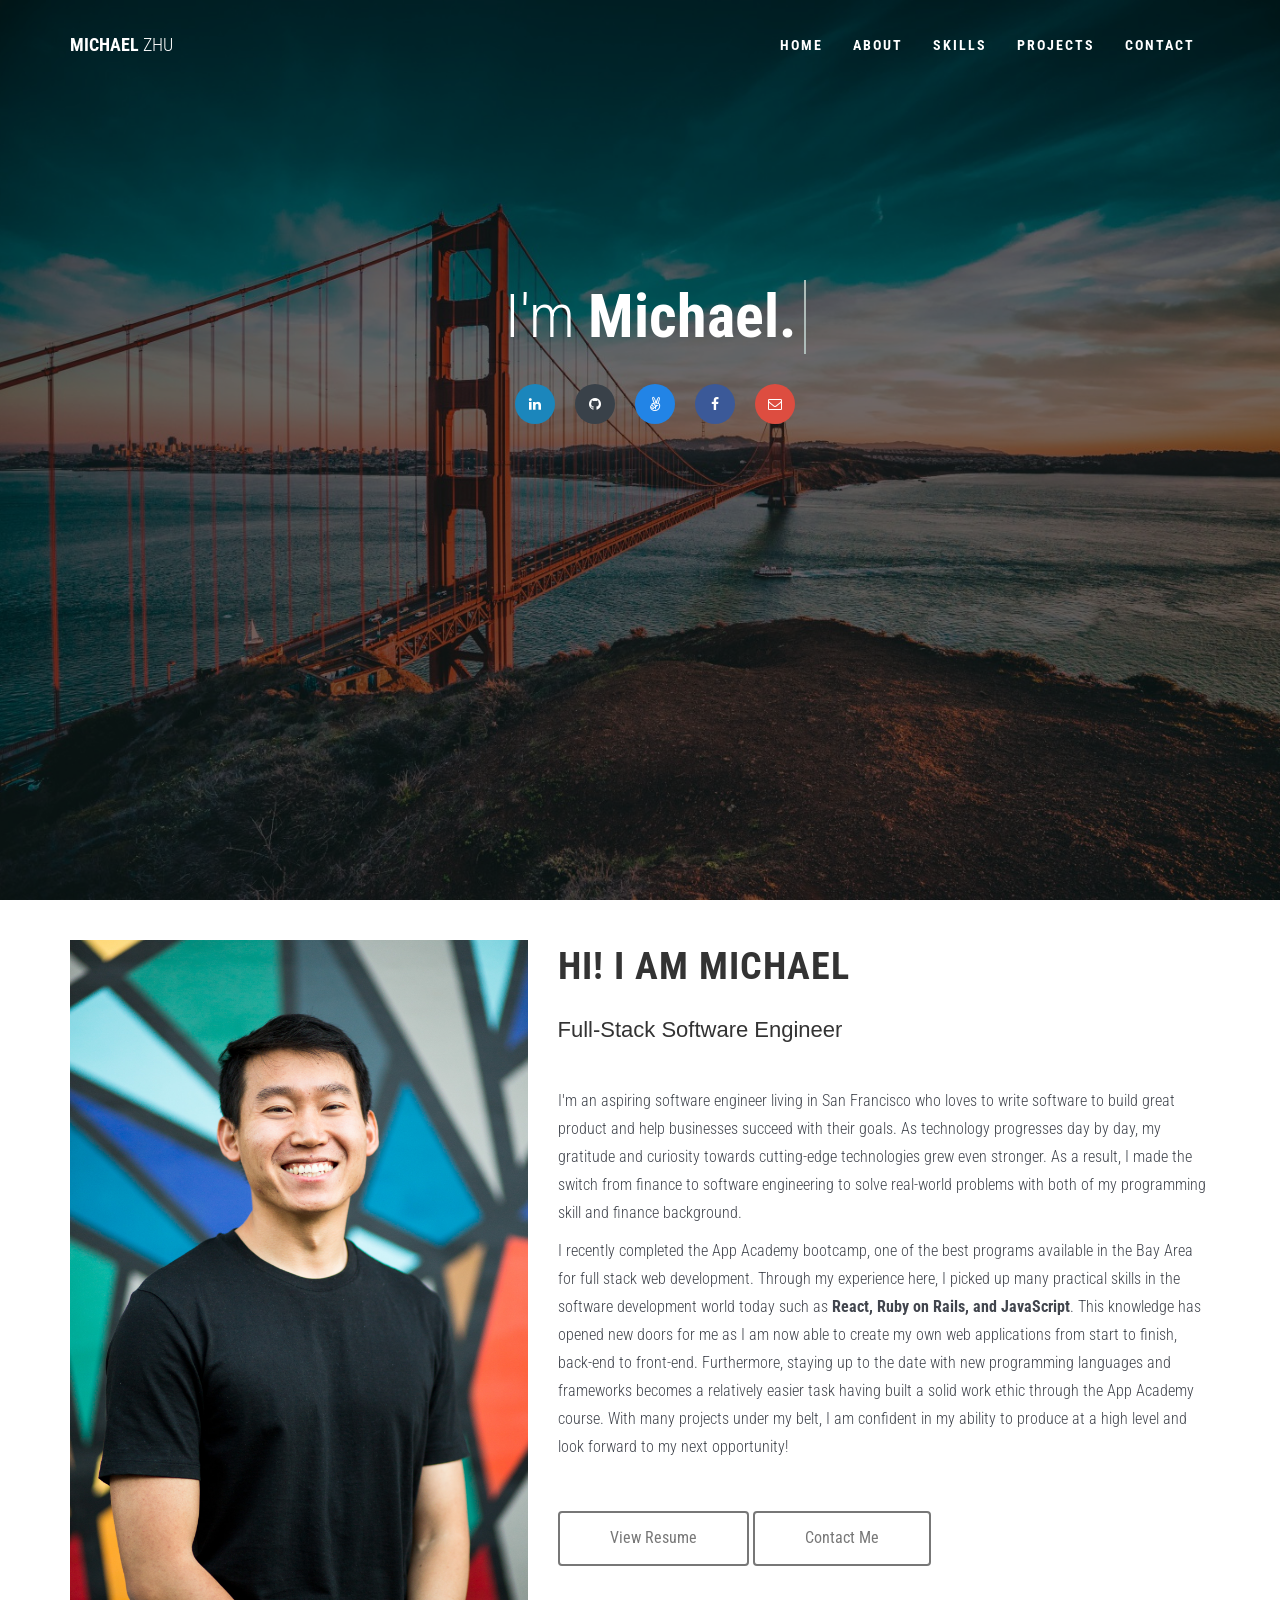
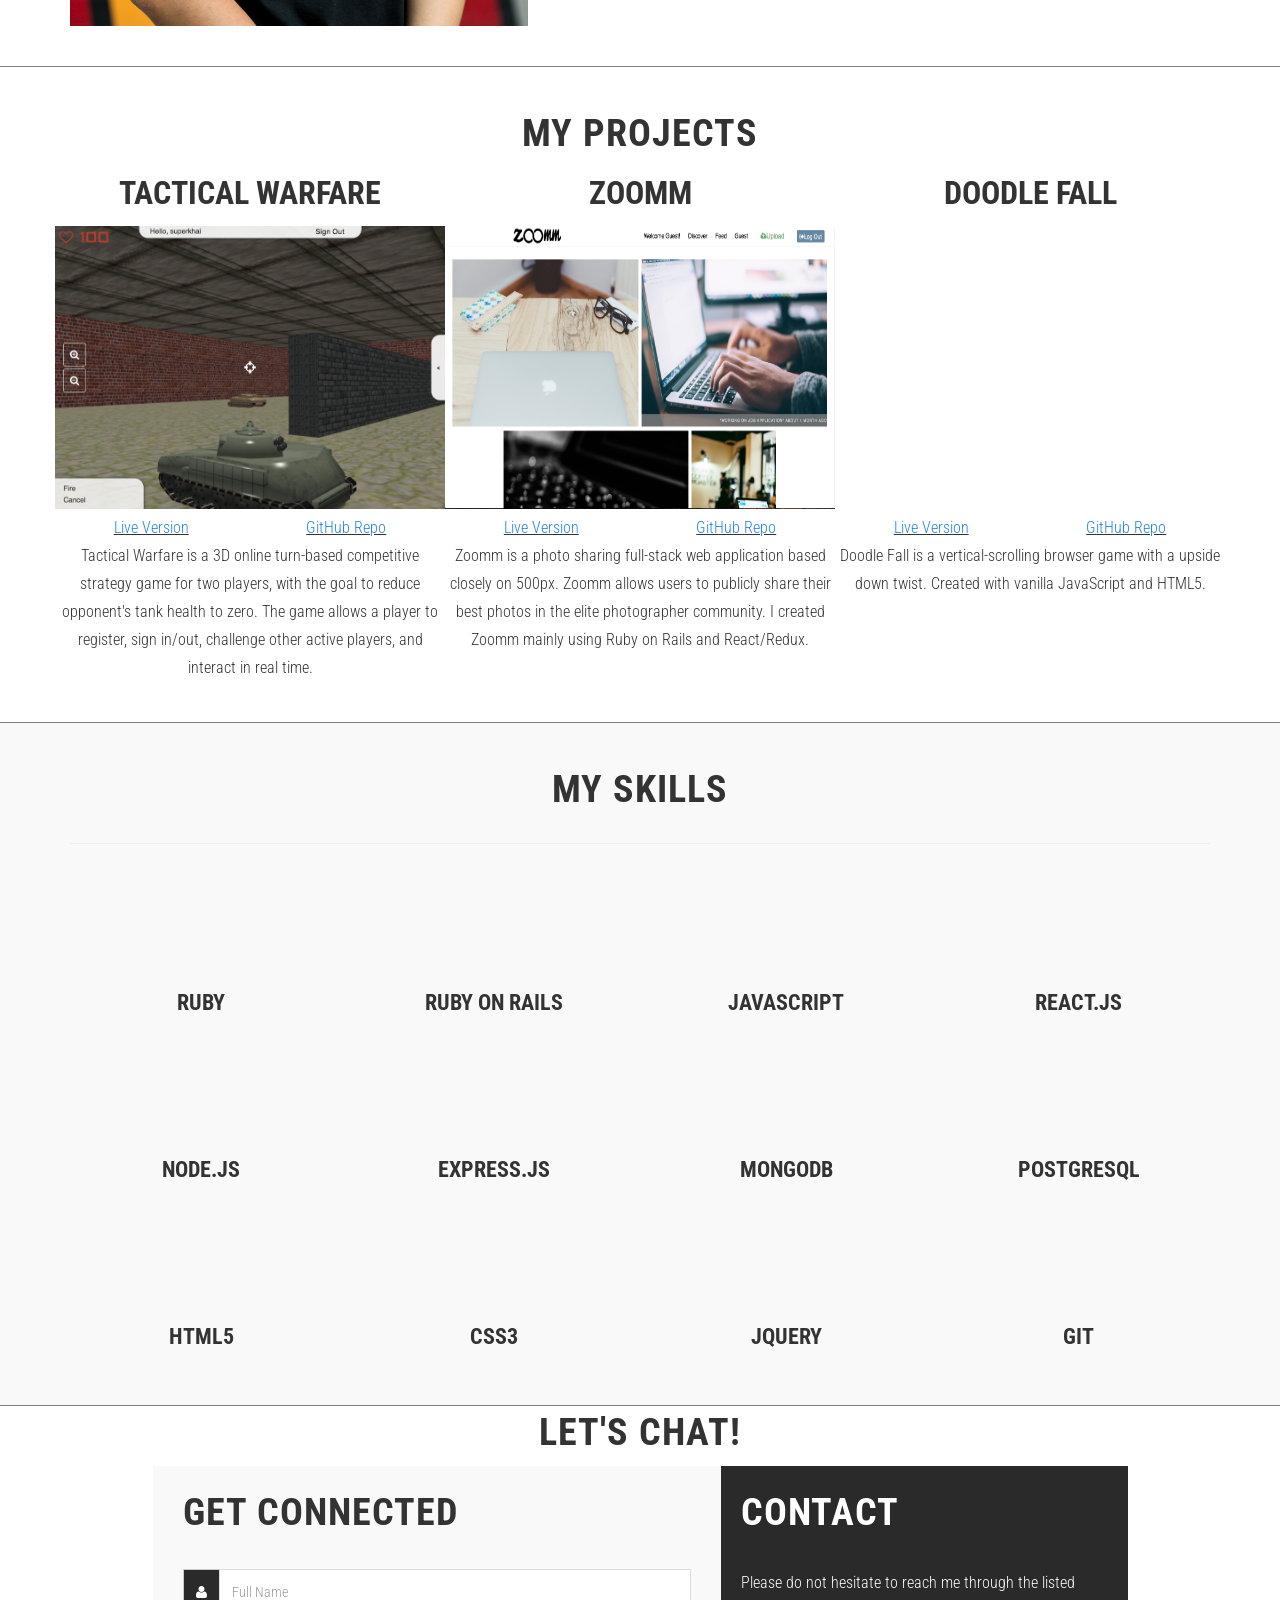
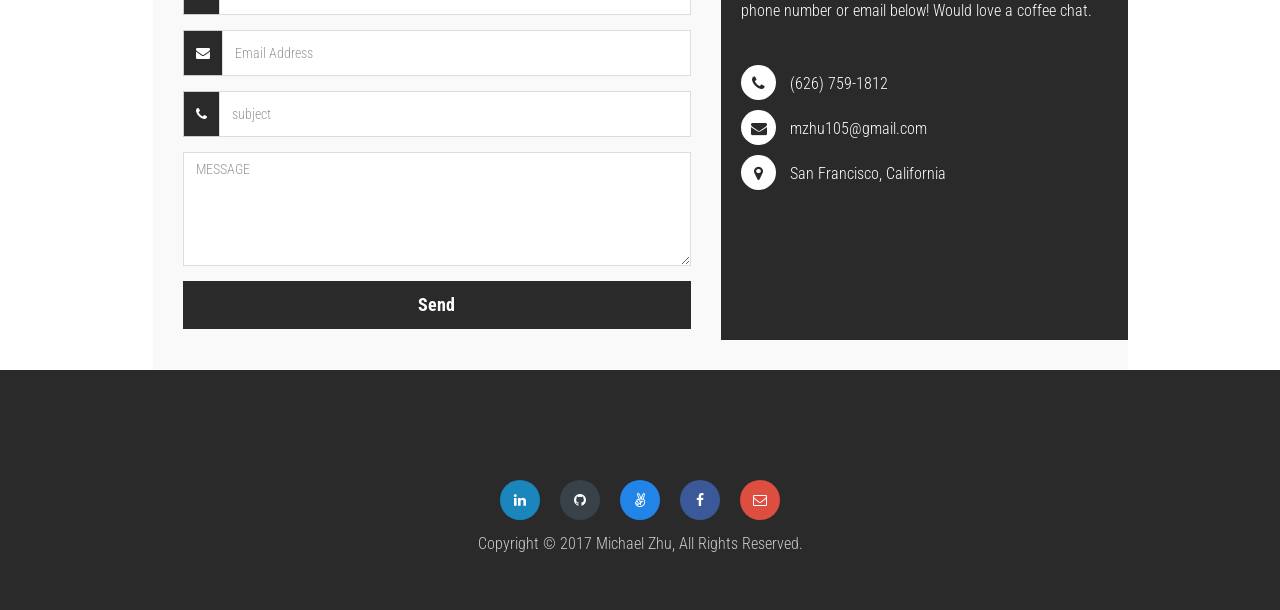
==== commit ead76d70: "Update resume and switch skills and projects sections" ====
--- a/index.html
+++ b/index.html
@@ -155,7 +155,7 @@
                         <h4>Full-Stack Software Engineer</h4>
                         <p>I'm an aspiring software engineer living in San Francisco who loves to write software to build great product and help businesses succeed with their goals. As technology progresses day by day, my gratitude and curiosity towards cutting-edge technologies grew even stronger. As a result, I made the switch from finance to software engineering to solve real-world problems with both of my programming skill and finance background.</p>
                         <p>I recently completed the App Academy bootcamp, one of the best programs available in the Bay Area for full stack web development. Through my experience here, I picked up many practical skills in the software development world today such as <strong>React, Ruby on Rails, and JavaScript</strong>. This knowledge has opened new doors for me as I am now able to create my own web applications from start to finish, back-end to front-end. Furthermore, staying up to the date with new programming languages and frameworks becomes a relatively easier task having built a solid work ethic through the App Academy course. With many projects under my belt, I am confident in my ability to produce at a high level and look forward to my next opportunity!</p>
-                        <a href="./images/personal/MichaelZhu_Resume_Nov.pdf" class="btn btn-black" target="_blank">View Resume</a>
+                        <a href="./images/personal/MichaelZhu_Resume_Dec.pdf" class="btn btn-black" target="_blank">View Resume</a>
                         <a href="#section-contact" class="btn btn-black">Contact Me</a>
                     </div>
                 </div>
@@ -166,190 +166,6 @@
         <!--  container end -->
     </section>
     <!-- section about end -->
-
-    <!--  section services start -->
-    <section id="section-services" class="section-padding">
-        <div class="container skills-sec">
-            <div class="row">
-                <div class="col-md-12">
-                    <div class="section-heading">
-                        <h2>My Skills</h2>
-                    </div>
-                </div>
-            </div>
-            <!--  row end -->
-
-            <hr class="small">
-            <div class="row">
-
-                <div class="col-md-3 col-sm-6 outer-skill">
-                    <div class="service-item align-left slide-in">
-                        <span class="fa-stack fa-5x">
-                            <i class="devicon-ruby-plain-wordmark colored"></i>
-                        </span>
-                        <h4>
-                            <strong>Ruby</strong>
-                        </h4>
-                    </div>
-                </div>
-
-                <div class="col-md-3 col-sm-6 outer-skill">
-                    <div class="service-item align-left slide-in">
-                        <span class="fa-stack fa-5x">
-                            <i class="devicon-rails-plain-wordmark colored"></i>
-                        </span>
-                        <h4>
-                            <strong>Ruby on Rails</strong>
-                        </h4>
-                    </div>
-                </div>
-
-                <div class="col-md-3 col-sm-6 outer-skill">
-                    <div class="service-item align-right slide-in">
-                        <span class="fa-stack fa-5x">
-                            <i class="devicon-javascript-plain colored"></i>
-                        </span>
-                        <h4>
-                            <strong>JavaScript</strong>
-                        </h4>
-                    </div>
-                </div>
-
-                <div class="col-md-3 col-sm-6 outer-skill">
-                    <div class="service-item align-right slide-in">
-                        <span class="fa-stack fa-5x">
-                            <i class="devicon-react-original-wordmark colored"></i>
-                        </span>
-                        <h4>
-                            <strong>React.js</strong>
-                        </h4>
-                    </div>
-                </div>
-
-                <div class="col-md-3 col-sm-6 outer-skill">
-                    <div class="service-item align-left slide-in">
-                        <span class="fa-stack fa-5x">
-                            <i class="devicon-nodejs-plain-wordmark colored"></i>
-                        </span>
-                        <h4>
-                            <strong>Node.js</strong>
-                        </h4>
-                    </div>
-                </div>
-
-                <div class="col-md-3 col-sm-6 outer-skill">
-                    <div class="service-item align-left slide-in">
-                        <span class="fa-stack fa-5x">
-                            <i class="devicon-express-original-wordmark colored"></i>
-                        </span>
-                        <h4>
-                            <strong>Express.js</strong>
-                        </h4>
-                    </div>
-                </div>
-
-                <div class="col-md-3 col-sm-6 outer-skill">
-                    <div class="service-item align-right slide-in">
-                        <span class="fa-stack fa-5x">
-                            <i class="devicon-mongodb-plain-wordmark colored"></i>
-                        </span>
-                        <h4>
-                            <strong>MongoDB</strong>
-                        </h4>
-                    </div>
-                </div>
-
-                <div class="col-md-3 col-sm-6 outer-skill">
-                  <div class="service-item align-right slide-in">
-                    <span class="fa-stack fa-5x">
-                      <i class="devicon-postgresql-plain-wordmark colored"></i>
-                    </span>
-                    <h4>
-                      <strong>Postgresql</strong>
-                    </h4>
-                  </div>
-                </div>
-                <div class="col-md-3 col-sm-6 outer-skill">
-                    <div class="service-item align-left slide-in">
-                        <span class="fa-stack fa-5x">
-                            <i class="devicon-html5-plain-wordmark colored"></i>
-                        </span>
-                        <h4>
-                            <strong>HTML5</strong>
-                        </h4>
-                    </div>
-                </div>
-
-                <div class="col-md-3 col-sm-6 outer-skill">
-                    <div class="service-item align-left slide-in">
-                        <span class="fa-stack fa-5x">
-                          <i class="devicon-css3-plain-wordmark colored"></i>
-                        </span>
-                        <h4>
-                            <strong>CSS3</strong>
-                        </h4>
-                    </div>
-                </div>
-
-                <div class="col-md-3 col-sm-6 outer-skill">
-                  <div class="service-item align-right slide-in">
-                    <span class="fa-stack fa-5x">
-                      <i class="devicon-jquery-plain-wordmark colored"></i>
-                    </span>
-                    <h4>
-                      <strong>jQuery</strong>
-                    </h4>
-                  </div>
-                </div>
-
-                <div class="col-md-3 col-sm-6 outer-skill">
-                    <div class="service-item align-right slide-in">
-                        <span class="fa-stack fa-5x">
-                            <i class="devicon-git-plain-wordmark colored"></i>
-                        </span>
-                        <h4>
-                            <strong>Git</strong>
-                        </h4>
-                    </div>
-                </div>
-
-
-
-            </div>
-            <!-- /.row (nested) -->
-            </div>
-
-            <!-- <div class="row">
-                <div class="col-md-3 col-sm-6">
-                    <div class="service-box active"> <i class="fa fa-wordpress" aria-hidden="true"></i>
-                        <h4>WordPress</h4>
-                        <p>Generators on the Internet tend to repeat predefined</p>
-                    </div>
-                </div>
-                <div class="col-md-3 col-sm-6">
-                    <div class="service-box"> <i class="fa fa-mobile" aria-hidden="true"></i>
-                        <h4>Mobile app</h4>
-                        <p>Generators on the Internet tend to repeat predefined </p>
-                    </div>
-                </div>
-                <div class="col-md-3 col-sm-6">
-                    <div class="service-box"> <i class="fa fa-code" aria-hidden="true"></i>
-                        <h4>psd to html</h4>
-                        <p>Generators on the Internet tend to repeat predefined </p>
-                    </div>
-                </div>
-                <div class="col-md-3 col-sm-6">
-                    <div class="service-box"> <i class="fa fa-laptop" aria-hidden="true"></i>
-                        <h4>customization</h4>
-                        <p>Generators on the Internet tend to repeat predefined</p>
-                    </div>
-                </div>
-            </div> -->
-            <!--  row end -->
-        </div>
-        <!--  container end -->
-    </section>
-    <!--  section services end -->
 
      <!-- start portfolio area -->
      <section id="work" class="work section-padding">
@@ -474,6 +290,190 @@
     </section>
     <!-- / end start work area -->
 
+    <!--  section services start -->
+    <section id="section-services" class="section-padding">
+        <div class="container skills-sec">
+            <div class="row">
+                <div class="col-md-12">
+                    <div class="section-heading">
+                        <h2>My Skills</h2>
+                    </div>
+                </div>
+            </div>
+            <!--  row end -->
+
+            <hr class="small">
+            <div class="row">
+
+                <div class="col-md-3 col-sm-6 outer-skill">
+                    <div class="service-item align-left slide-in">
+                        <span class="fa-stack fa-5x">
+                            <i class="devicon-ruby-plain-wordmark colored"></i>
+                        </span>
+                        <h4>
+                            <strong>Ruby</strong>
+                        </h4>
+                    </div>
+                </div>
+
+                <div class="col-md-3 col-sm-6 outer-skill">
+                    <div class="service-item align-left slide-in">
+                        <span class="fa-stack fa-5x">
+                            <i class="devicon-rails-plain-wordmark colored"></i>
+                        </span>
+                        <h4>
+                            <strong>Ruby on Rails</strong>
+                        </h4>
+                    </div>
+                </div>
+
+                <div class="col-md-3 col-sm-6 outer-skill">
+                    <div class="service-item align-right slide-in">
+                        <span class="fa-stack fa-5x">
+                            <i class="devicon-javascript-plain colored"></i>
+                        </span>
+                        <h4>
+                            <strong>JavaScript</strong>
+                        </h4>
+                    </div>
+                </div>
+
+                <div class="col-md-3 col-sm-6 outer-skill">
+                    <div class="service-item align-right slide-in">
+                        <span class="fa-stack fa-5x">
+                            <i class="devicon-react-original-wordmark colored"></i>
+                        </span>
+                        <h4>
+                            <strong>React.js</strong>
+                        </h4>
+                    </div>
+                </div>
+
+                <div class="col-md-3 col-sm-6 outer-skill">
+                    <div class="service-item align-left slide-in">
+                        <span class="fa-stack fa-5x">
+                            <i class="devicon-nodejs-plain-wordmark colored"></i>
+                        </span>
+                        <h4>
+                            <strong>Node.js</strong>
+                        </h4>
+                    </div>
+                </div>
+
+                <div class="col-md-3 col-sm-6 outer-skill">
+                    <div class="service-item align-left slide-in">
+                        <span class="fa-stack fa-5x">
+                            <i class="devicon-express-original-wordmark colored"></i>
+                        </span>
+                        <h4>
+                            <strong>Express.js</strong>
+                        </h4>
+                    </div>
+                </div>
+
+                <div class="col-md-3 col-sm-6 outer-skill">
+                    <div class="service-item align-right slide-in">
+                        <span class="fa-stack fa-5x">
+                            <i class="devicon-mongodb-plain-wordmark colored"></i>
+                        </span>
+                        <h4>
+                            <strong>MongoDB</strong>
+                        </h4>
+                    </div>
+                </div>
+
+                <div class="col-md-3 col-sm-6 outer-skill">
+                  <div class="service-item align-right slide-in">
+                    <span class="fa-stack fa-5x">
+                      <i class="devicon-postgresql-plain-wordmark colored"></i>
+                    </span>
+                    <h4>
+                      <strong>Postgresql</strong>
+                    </h4>
+                  </div>
+                </div>
+                <div class="col-md-3 col-sm-6 outer-skill">
+                    <div class="service-item align-left slide-in">
+                        <span class="fa-stack fa-5x">
+                            <i class="devicon-html5-plain-wordmark colored"></i>
+                        </span>
+                        <h4>
+                            <strong>HTML5</strong>
+                        </h4>
+                    </div>
+                </div>
+
+                <div class="col-md-3 col-sm-6 outer-skill">
+                    <div class="service-item align-left slide-in">
+                        <span class="fa-stack fa-5x">
+                          <i class="devicon-css3-plain-wordmark colored"></i>
+                        </span>
+                        <h4>
+                            <strong>CSS3</strong>
+                        </h4>
+                    </div>
+                </div>
+
+                <div class="col-md-3 col-sm-6 outer-skill">
+                  <div class="service-item align-right slide-in">
+                    <span class="fa-stack fa-5x">
+                      <i class="devicon-jquery-plain-wordmark colored"></i>
+                    </span>
+                    <h4>
+                      <strong>jQuery</strong>
+                    </h4>
+                  </div>
+                </div>
+
+                <div class="col-md-3 col-sm-6 outer-skill">
+                    <div class="service-item align-right slide-in">
+                        <span class="fa-stack fa-5x">
+                            <i class="devicon-git-plain-wordmark colored"></i>
+                        </span>
+                        <h4>
+                            <strong>Git</strong>
+                        </h4>
+                    </div>
+                </div>
+
+
+
+            </div>
+            <!-- /.row (nested) -->
+            </div>
+
+            <!-- <div class="row">
+                <div class="col-md-3 col-sm-6">
+                    <div class="service-box active"> <i class="fa fa-wordpress" aria-hidden="true"></i>
+                        <h4>WordPress</h4>
+                        <p>Generators on the Internet tend to repeat predefined</p>
+                    </div>
+                </div>
+                <div class="col-md-3 col-sm-6">
+                    <div class="service-box"> <i class="fa fa-mobile" aria-hidden="true"></i>
+                        <h4>Mobile app</h4>
+                        <p>Generators on the Internet tend to repeat predefined </p>
+                    </div>
+                </div>
+                <div class="col-md-3 col-sm-6">
+                    <div class="service-box"> <i class="fa fa-code" aria-hidden="true"></i>
+                        <h4>psd to html</h4>
+                        <p>Generators on the Internet tend to repeat predefined </p>
+                    </div>
+                </div>
+                <div class="col-md-3 col-sm-6">
+                    <div class="service-box"> <i class="fa fa-laptop" aria-hidden="true"></i>
+                        <h4>customization</h4>
+                        <p>Generators on the Internet tend to repeat predefined</p>
+                    </div>
+                </div>
+            </div> -->
+            <!--  row end -->
+        </div>
+        <!--  container end -->
+    </section>
+    <!--  section services end -->
+
     <!-- section blog start -->
     <!-- <section id="section-blog" class="section-padding">
         <div class="container">
--- a/css/style.css
+++ b/css/style.css
@@ -249,6 +249,7 @@
 
 .section-padding {
     padding:40px 0px;
+    border-bottom: grey solid 1px;
 }
 
 .section-intro{
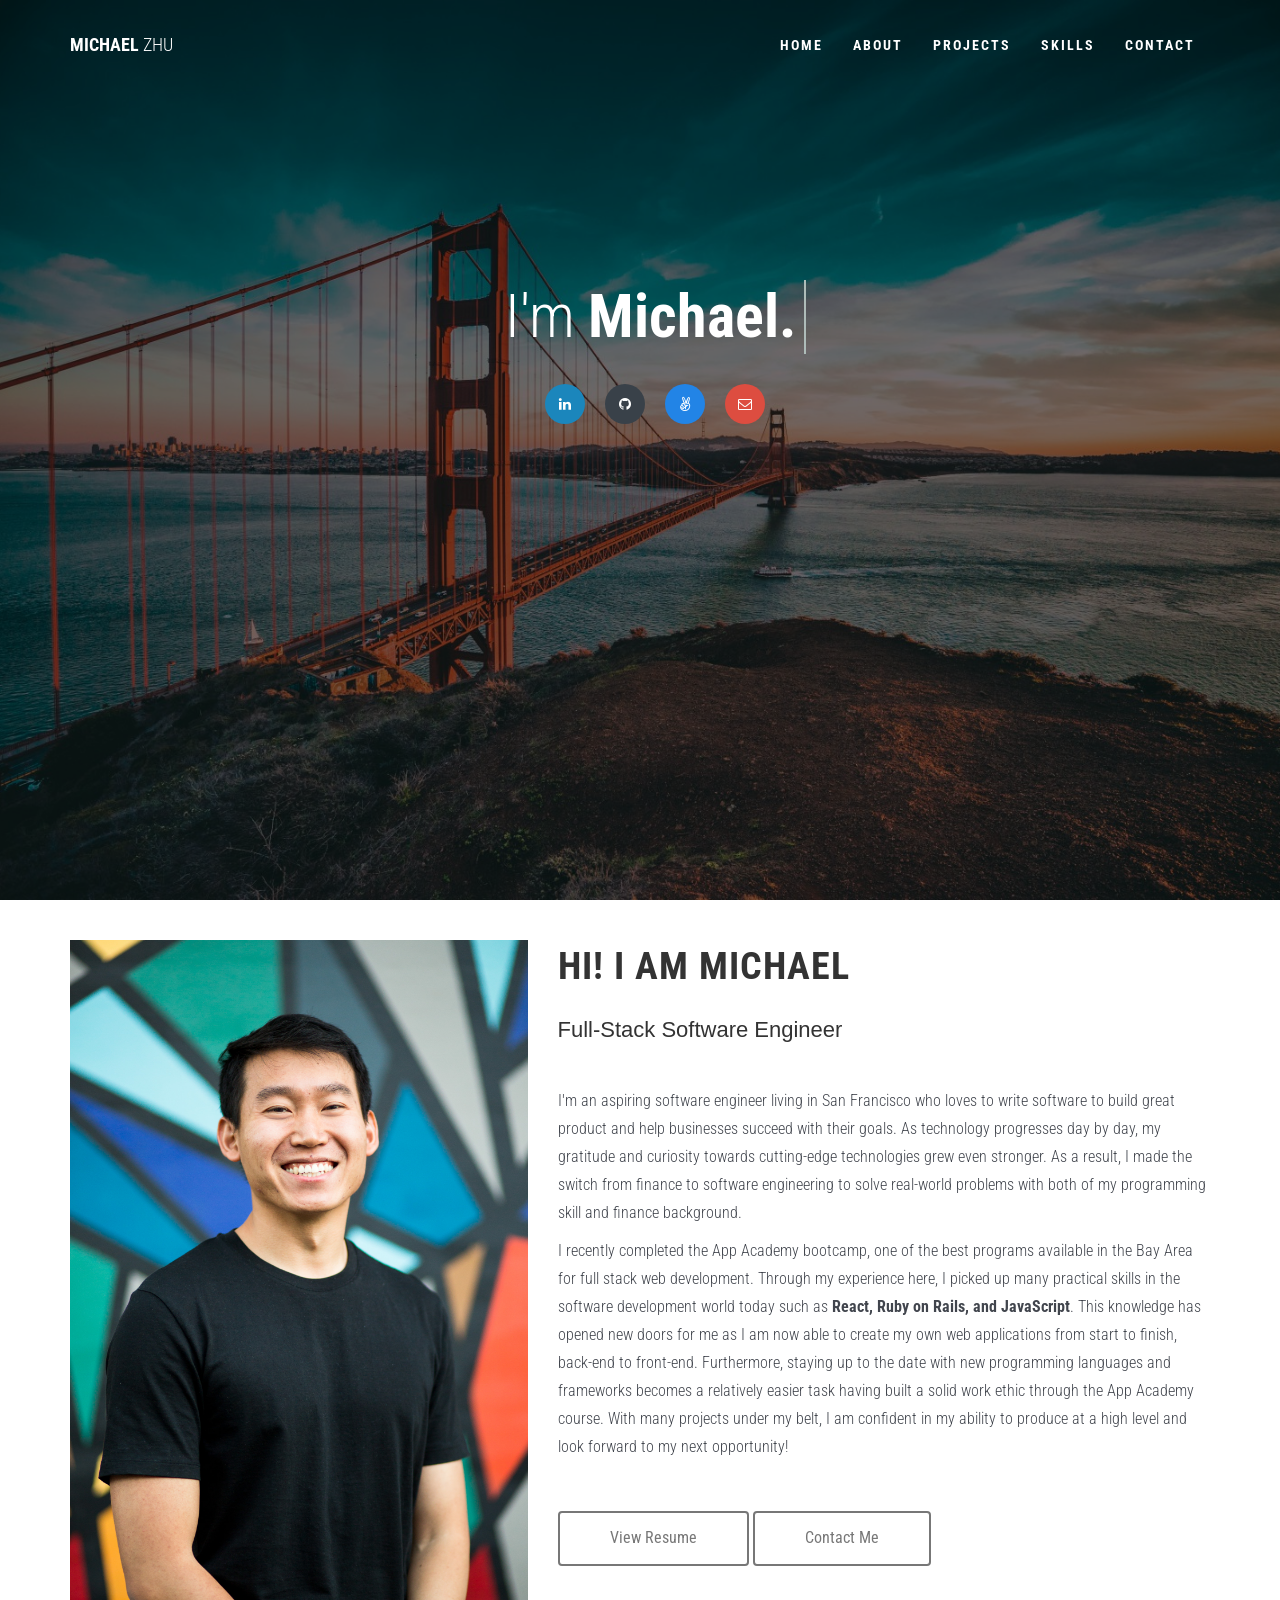
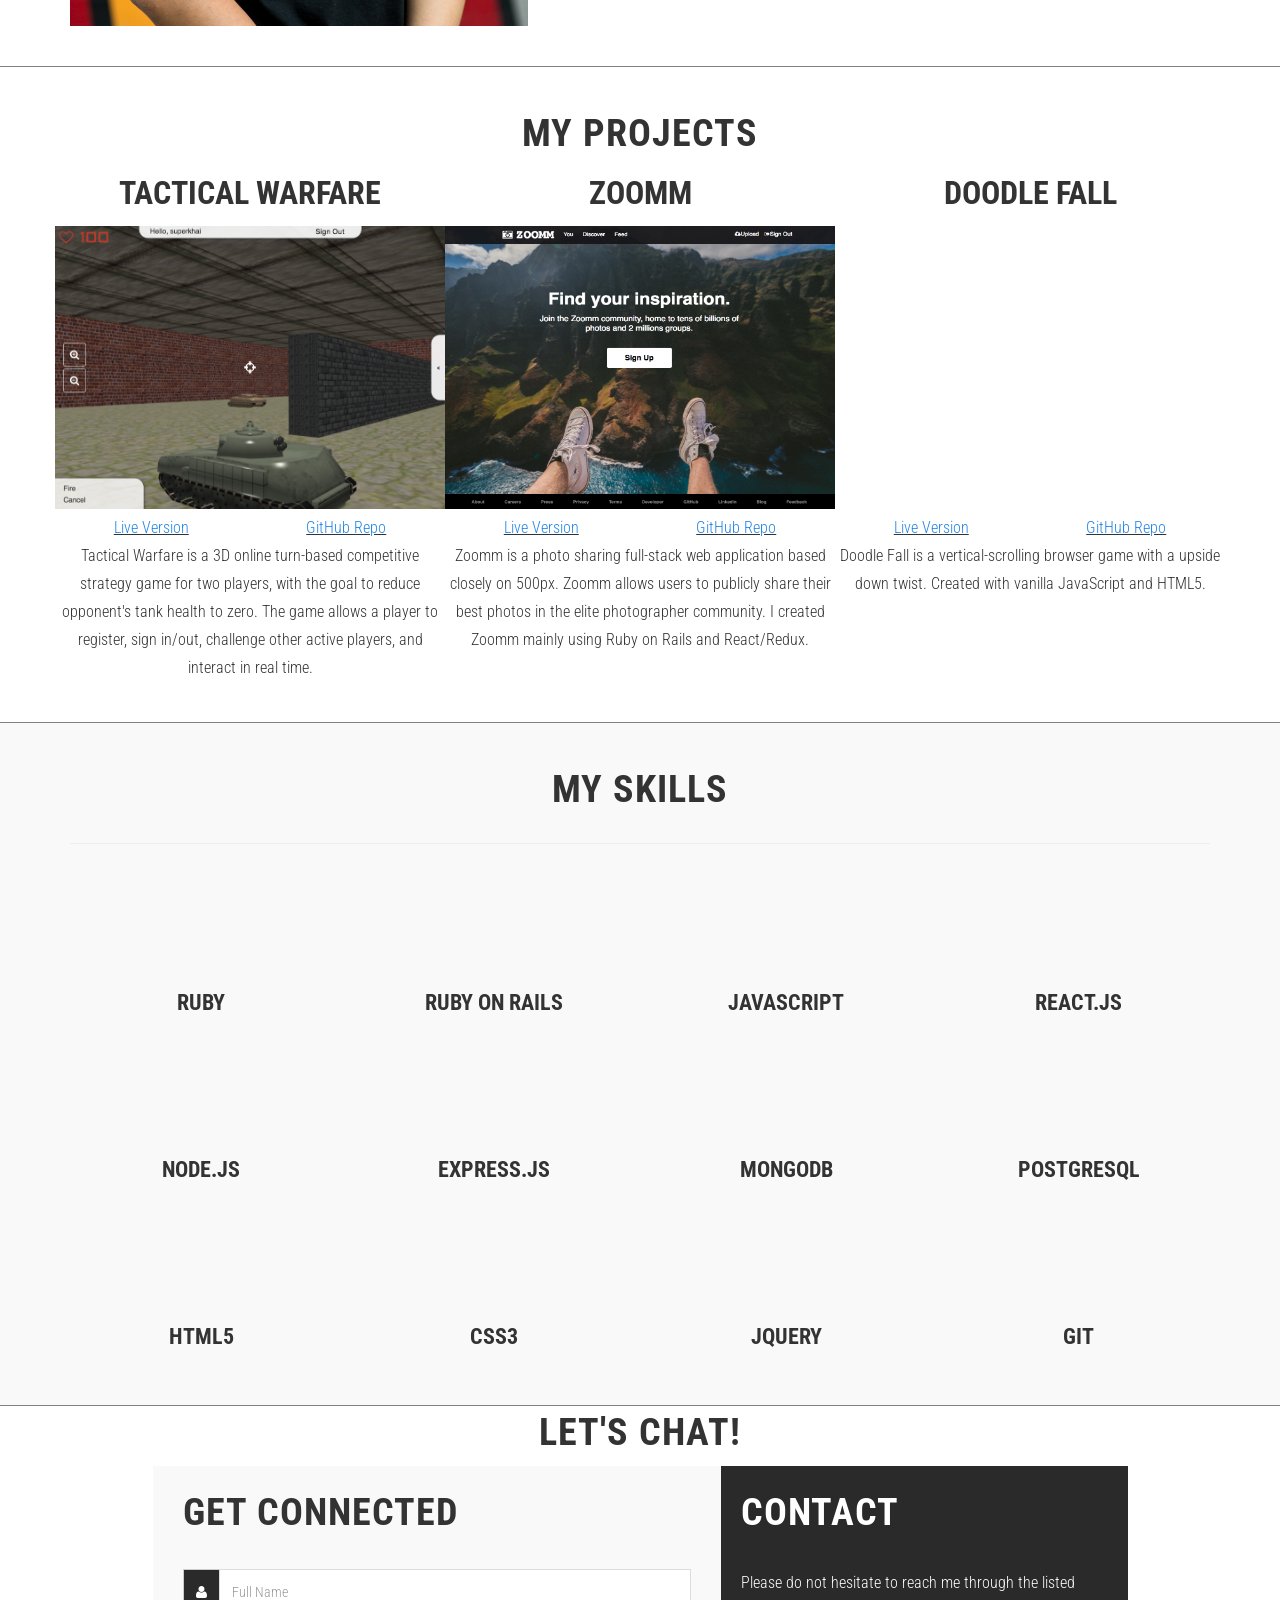
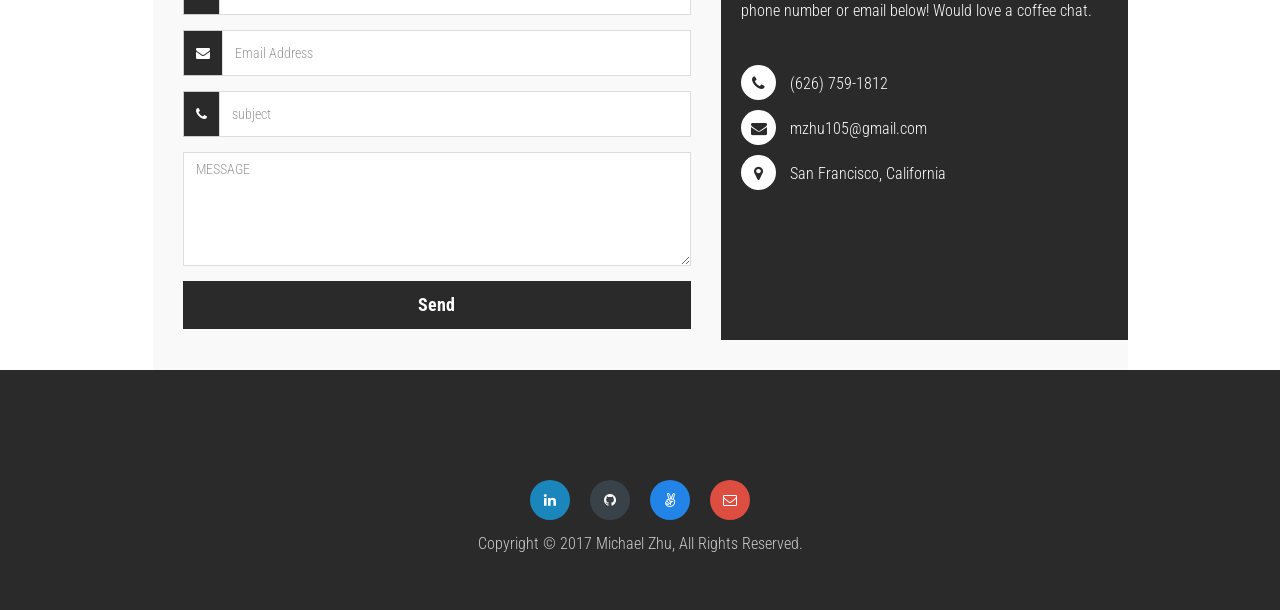
==== commit f636142d: "Update resume, zoomm screenshot and some css" ====
--- a/index.html
+++ b/index.html
@@ -91,8 +91,8 @@
                 <ul class="nav navbar-nav">
                     <li class="active"><a href="#section-home" class="page-scroll">Home</a></li>
                     <li><a class="page-scroll" href="#section-about">About</a></li>
+                    <li><a class="page-scroll" href="#work">Projects</a></li>
                     <li><a class="page-scroll" href="#section-services">Skills</a></li>
-                    <li><a class="page-scroll" href="#work">Projects</a></li>
                     <!-- <li><a class="page-scroll" href="#section-blog">Blog</a></li> -->
 
 
@@ -127,7 +127,7 @@
                             <li><a href="https://www.linkedin.com/in/michael-zhu/"><i class="fa fa-linkedin" aria-hidden="true"></i></a></li>
                             <li><a href="https://github.com/michaelzhu1"><i class="fa fa-github" aria-hidden="true"></i></a></li>
                             <li><a href="https://angel.co/michael-zhu-7"><i class="fa fa-angellist" aria-hidden="true"></i></a></li>
-                            <li><a href="https://www.facebook.com/michael.zhu.9"><i class="fa fa-facebook" aria-hidden="true"></i></a></li>
+                            <!-- <li><a href="https://www.facebook.com/michael.zhu.9"><i class="fa fa-facebook" aria-hidden="true"></i></a></li> -->
                             <li><a href="mailto:mzhu105@gmail.com"><i class="fa fa-envelope-o" aria-hidden="true"></i></a></li>
                         </ul>
                         <!-- header media icon end -->
@@ -691,7 +691,7 @@
                           <li><a href="https://www.linkedin.com/in/michael-zhu/"><i class="fa fa-linkedin" aria-hidden="true"></i></a></li>
                           <li><a href="https://github.com/michaelzhu1"><i class="fa fa-github" aria-hidden="true"></i></a></li>
                           <li><a href="https://angel.co/michael-zhu-7"><i class="fa fa-angellist" aria-hidden="true"></i></a></li>
-                          <li><a href="https://www.facebook.com/michael.zhu.9"><i class="fa fa-facebook" aria-hidden="true"></i></a></li>
+                          <!-- <li><a href="https://www.facebook.com/michael.zhu.9"><i class="fa fa-facebook" aria-hidden="true"></i></a></li> -->
                           <li><a href="mailto:mzhu105@gmail.com"><i class="fa fa-envelope-o" aria-hidden="true"></i></a></li>
 
                         </ul>
--- a/css/style.css
+++ b/css/style.css
@@ -448,9 +448,11 @@
 .work .item {
     position: relative;
     min-height: 283px;
+    max-height: 283px;
 }
 
 .work .item img {
+    max-height: 283px;
     width: 100%;
     z-index: 99999;
     min-height: 283px;
@@ -527,6 +529,7 @@
   transform: translateX(80%) scale(0.55);
 }
 .slide-in.active {
+  transition-duration: 1.5s;
   opacity: 1;
   transform: translateX(0%) scale(1);
   margin:0 auto;
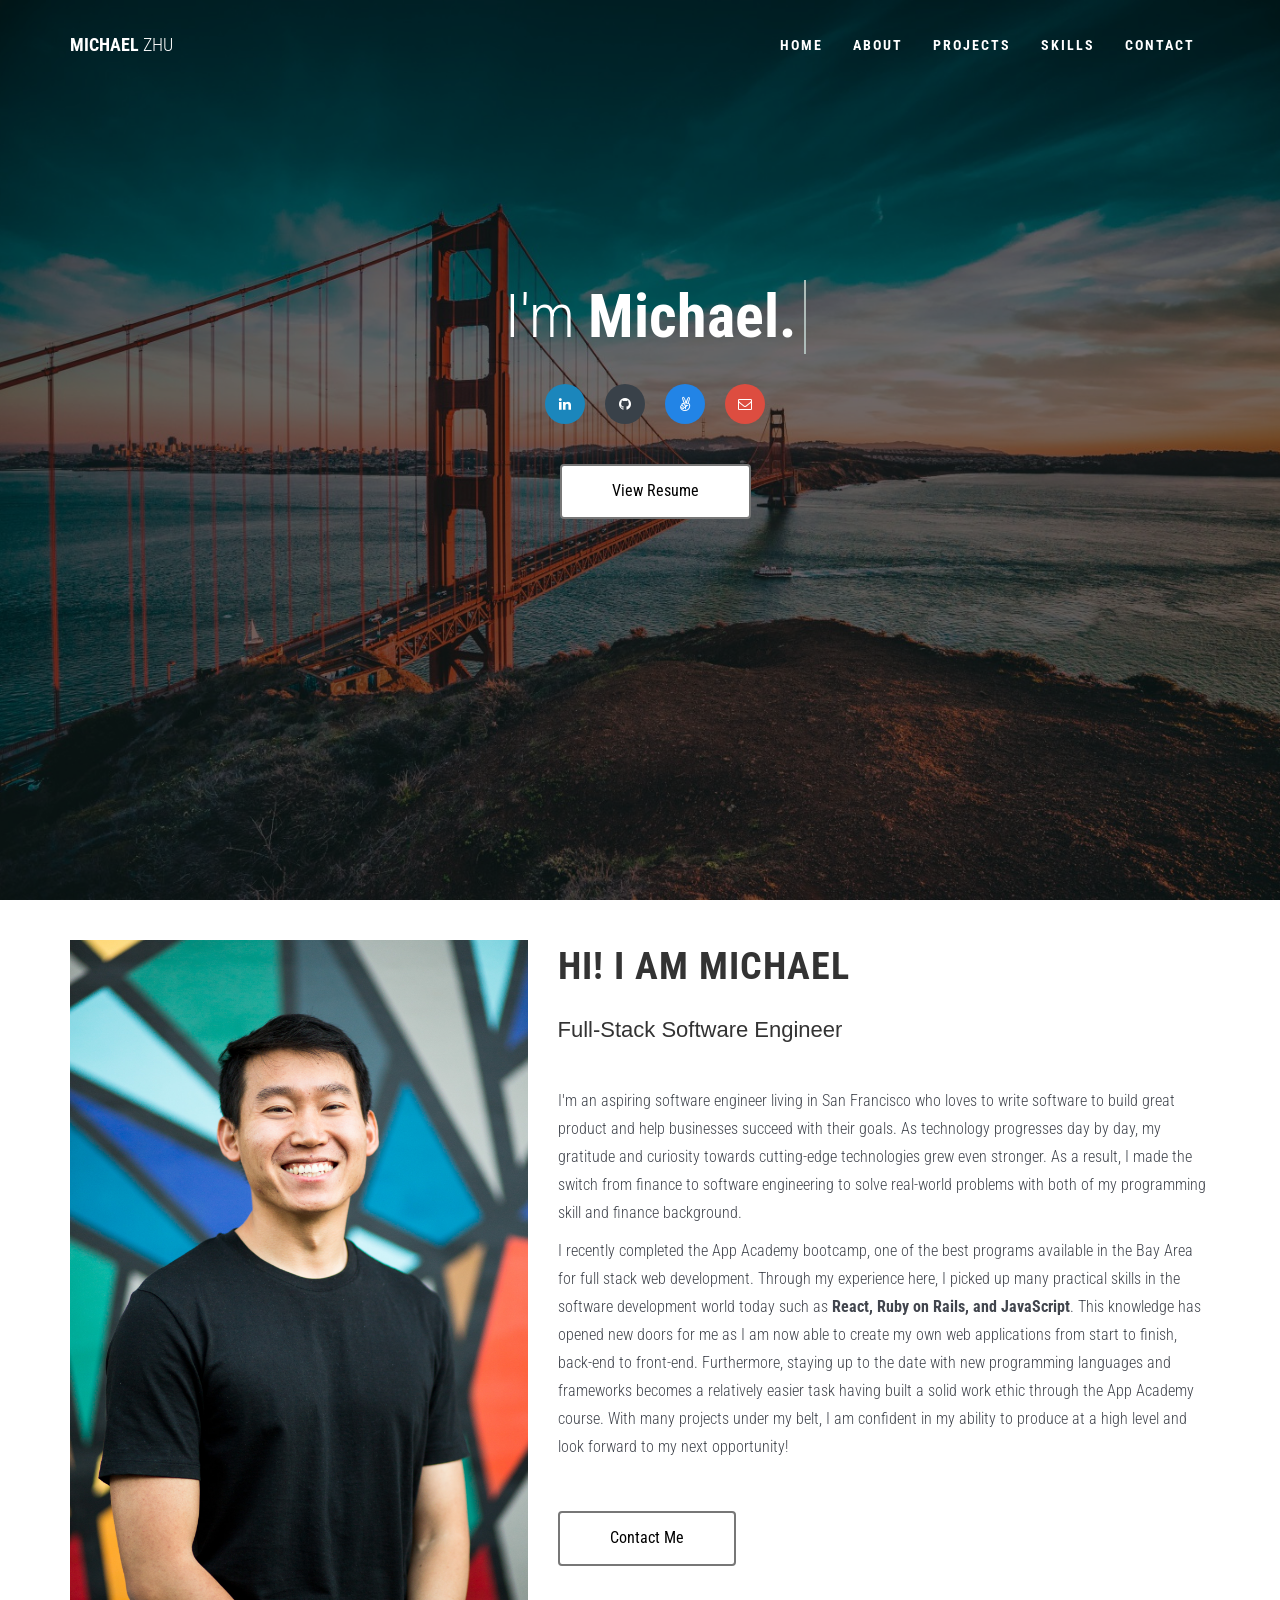
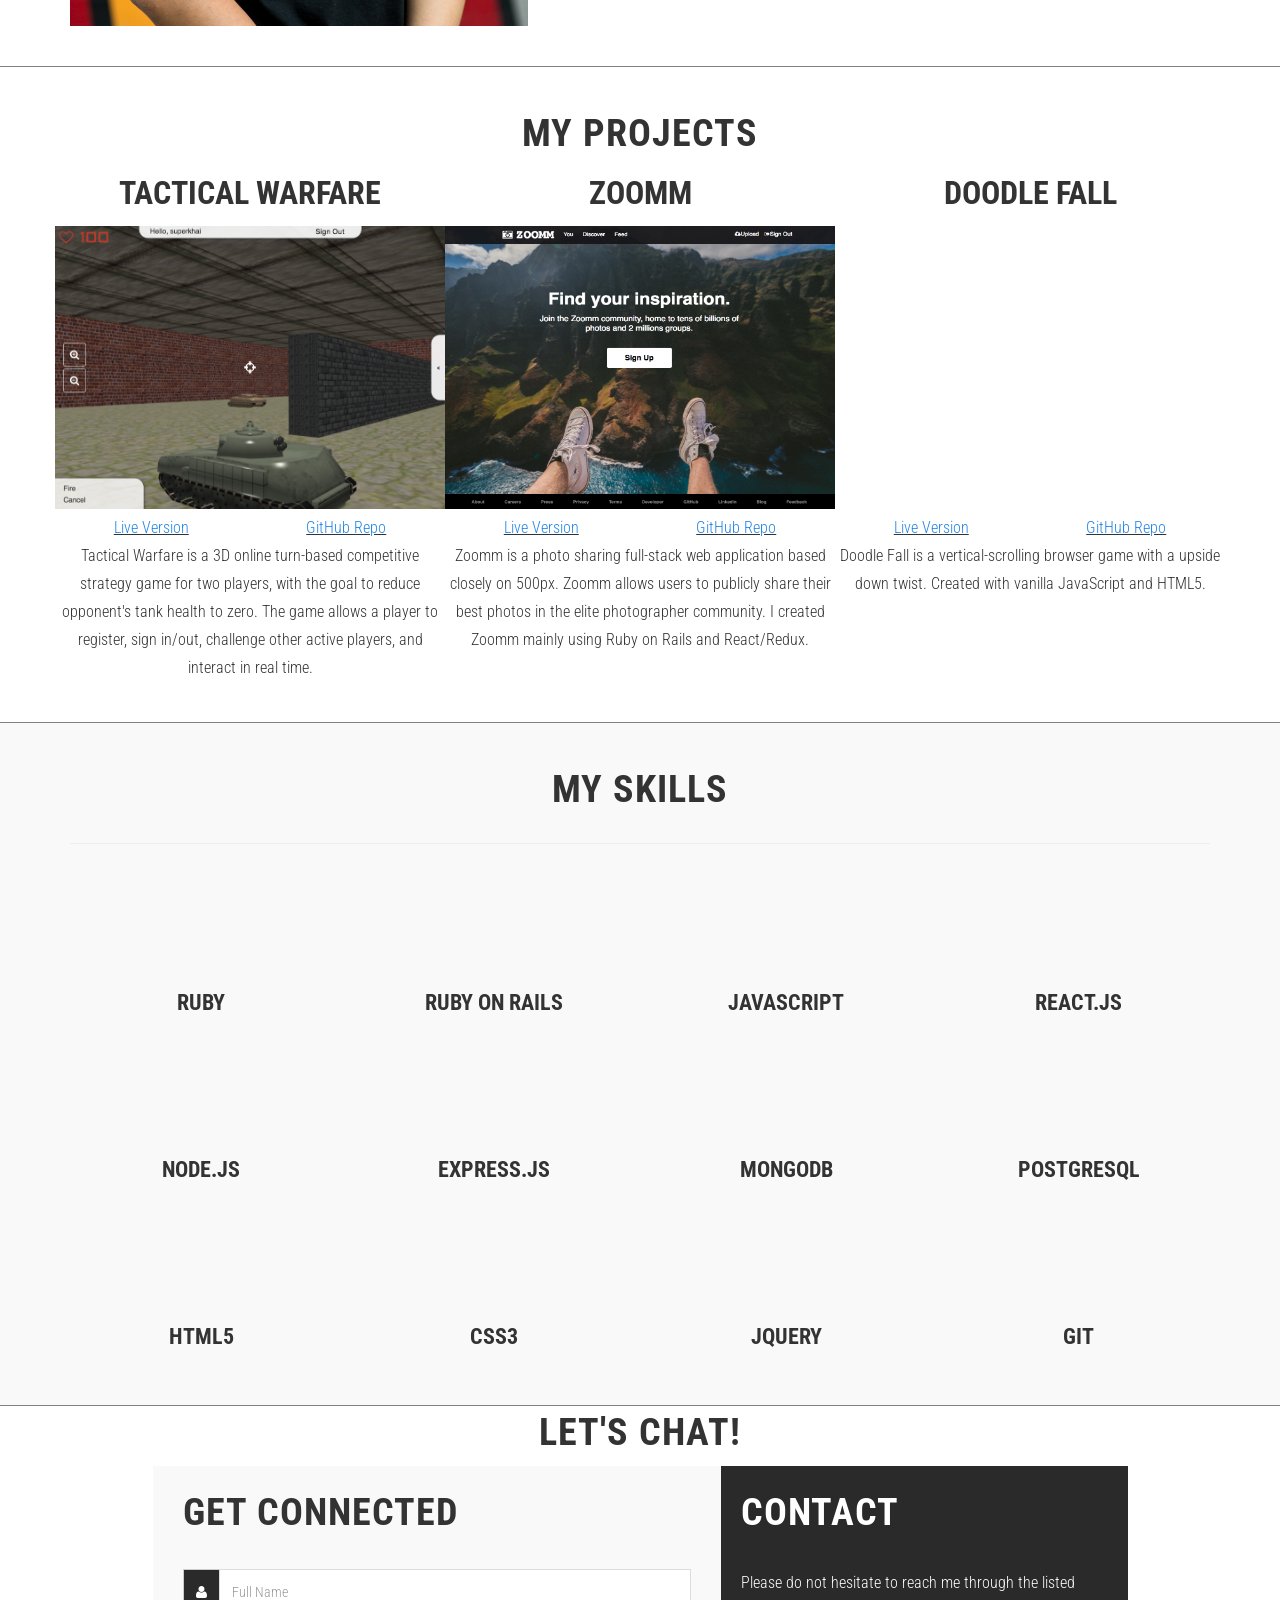
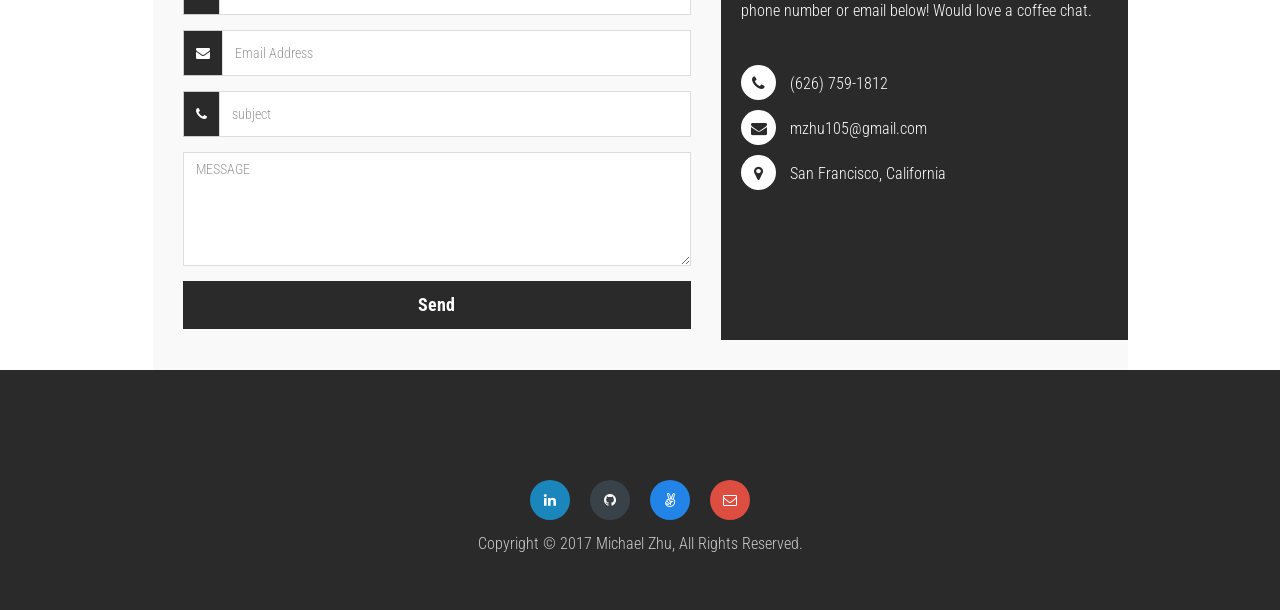
==== commit c56e58e5: "Move resume button" ====
--- a/index.html
+++ b/index.html
@@ -130,6 +130,7 @@
                             <!-- <li><a href="https://www.facebook.com/michael.zhu.9"><i class="fa fa-facebook" aria-hidden="true"></i></a></li> -->
                             <li><a href="mailto:mzhu105@gmail.com"><i class="fa fa-envelope-o" aria-hidden="true"></i></a></li>
                         </ul>
+                        <a href="./images/personal/MichaelZhu_Resume.pdf" class="btn btn-black" target="_blank">View Resume</a>
                         <!-- header media icon end -->
                     </div>
                 </div>
@@ -155,7 +156,7 @@
                         <h4>Full-Stack Software Engineer</h4>
                         <p>I'm an aspiring software engineer living in San Francisco who loves to write software to build great product and help businesses succeed with their goals. As technology progresses day by day, my gratitude and curiosity towards cutting-edge technologies grew even stronger. As a result, I made the switch from finance to software engineering to solve real-world problems with both of my programming skill and finance background.</p>
                         <p>I recently completed the App Academy bootcamp, one of the best programs available in the Bay Area for full stack web development. Through my experience here, I picked up many practical skills in the software development world today such as <strong>React, Ruby on Rails, and JavaScript</strong>. This knowledge has opened new doors for me as I am now able to create my own web applications from start to finish, back-end to front-end. Furthermore, staying up to the date with new programming languages and frameworks becomes a relatively easier task having built a solid work ethic through the App Academy course. With many projects under my belt, I am confident in my ability to produce at a high level and look forward to my next opportunity!</p>
-                        <a href="./images/personal/MichaelZhu_Resume_Dec.pdf" class="btn btn-black" target="_blank">View Resume</a>
+
                         <a href="#section-contact" class="btn btn-black">Contact Me</a>
                     </div>
                 </div>
--- a/css/style.css
+++ b/css/style.css
@@ -159,7 +159,7 @@
 .btn-black {
     border: 2px solid #777;
     background: #fff;
-    color: #777;
+    color: black;
     font-size: 16px;
     margin-top: 40px;
     padding: 14px 50px;
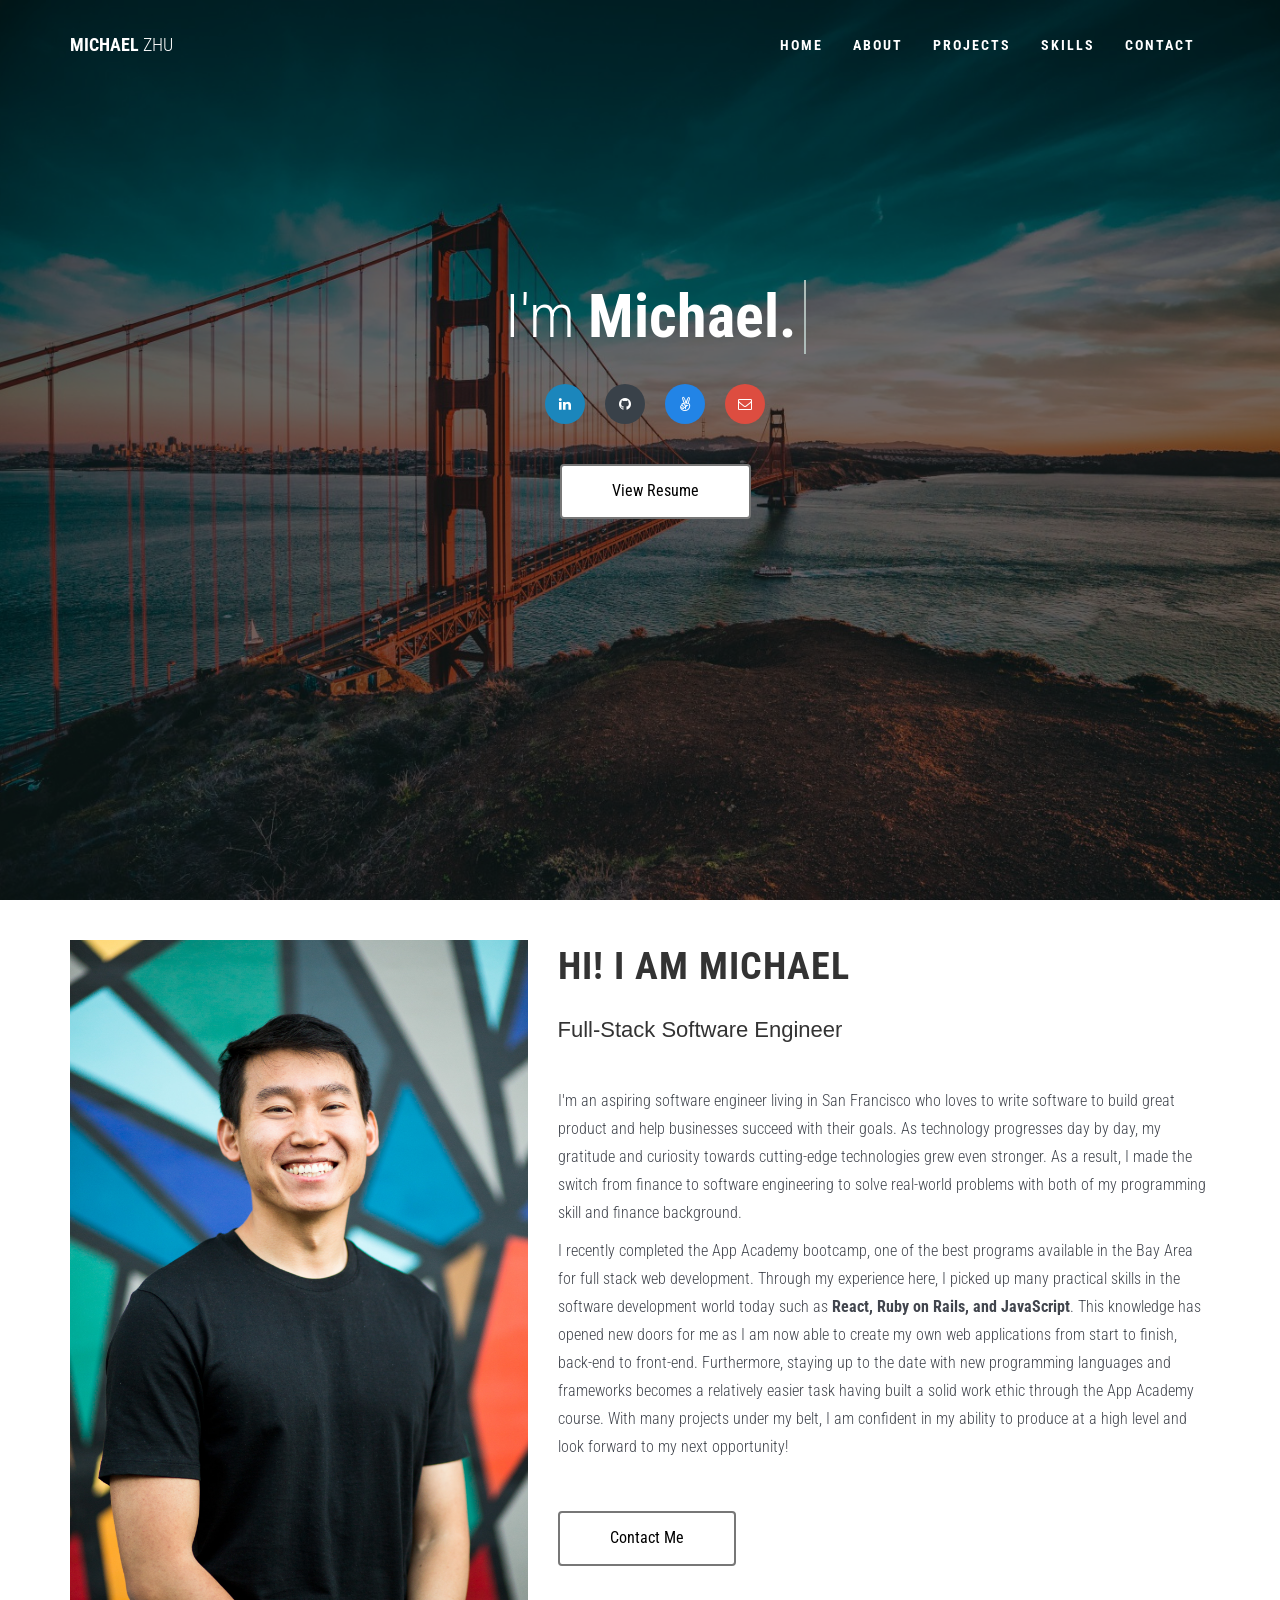
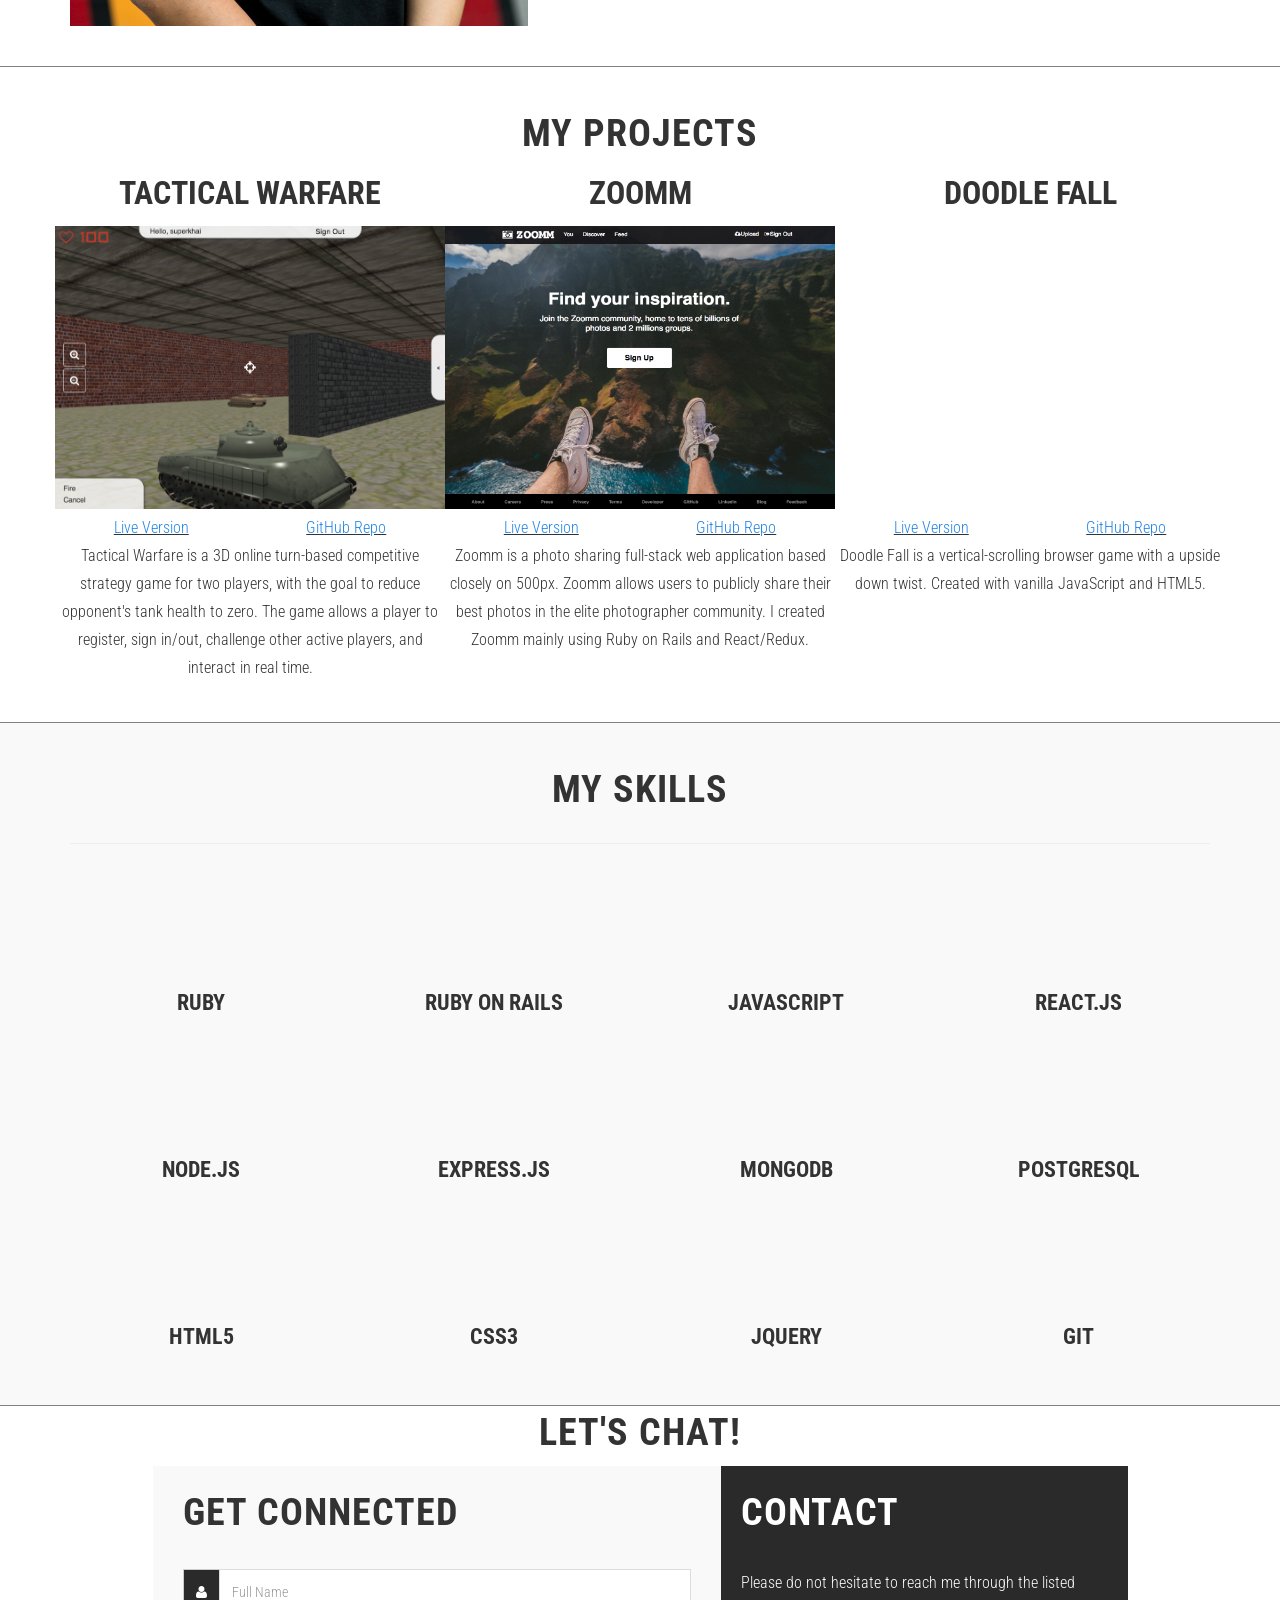
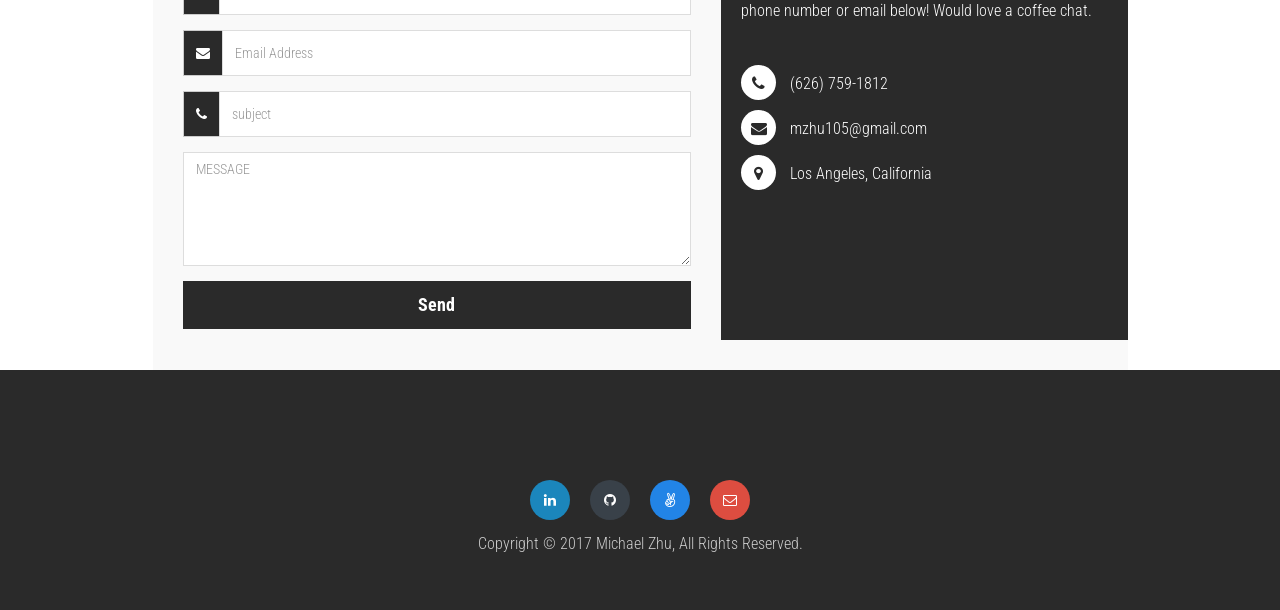
==== commit 7234bbac: "update resume 2024" ====
--- a/index.html
+++ b/index.html
@@ -130,7 +130,7 @@
                             <!-- <li><a href="https://www.facebook.com/michael.zhu.9"><i class="fa fa-facebook" aria-hidden="true"></i></a></li> -->
                             <li><a href="mailto:mzhu105@gmail.com"><i class="fa fa-envelope-o" aria-hidden="true"></i></a></li>
                         </ul>
-                        <a href="./images/personal/MichaelZhu_Resume.pdf" class="btn btn-black" target="_blank">View Resume</a>
+                        <a href="./images/personal/Michael_Zhu_Resume_2024.pdf" class="btn btn-black" target="_blank">View Resume</a>
                         <!-- header media icon end -->
                     </div>
                 </div>
@@ -671,7 +671,7 @@
                             <div class="calling-address">
                                 <i class="fa fa-phone henry-phone"></i> <span> (626) 759-1812</span> <br>
                                 <i class="fa fa-envelope henry-phone"></i> <span> mzhu105@gmail.com</span> <br>
-                                <i class="fa fa-map-marker henry-phone"></i> <span> San Francisco, California</span>
+                                <i class="fa fa-map-marker henry-phone"></i> <span> Los Angeles, California</span>
                             </div>
                         </div>
                     </div>
